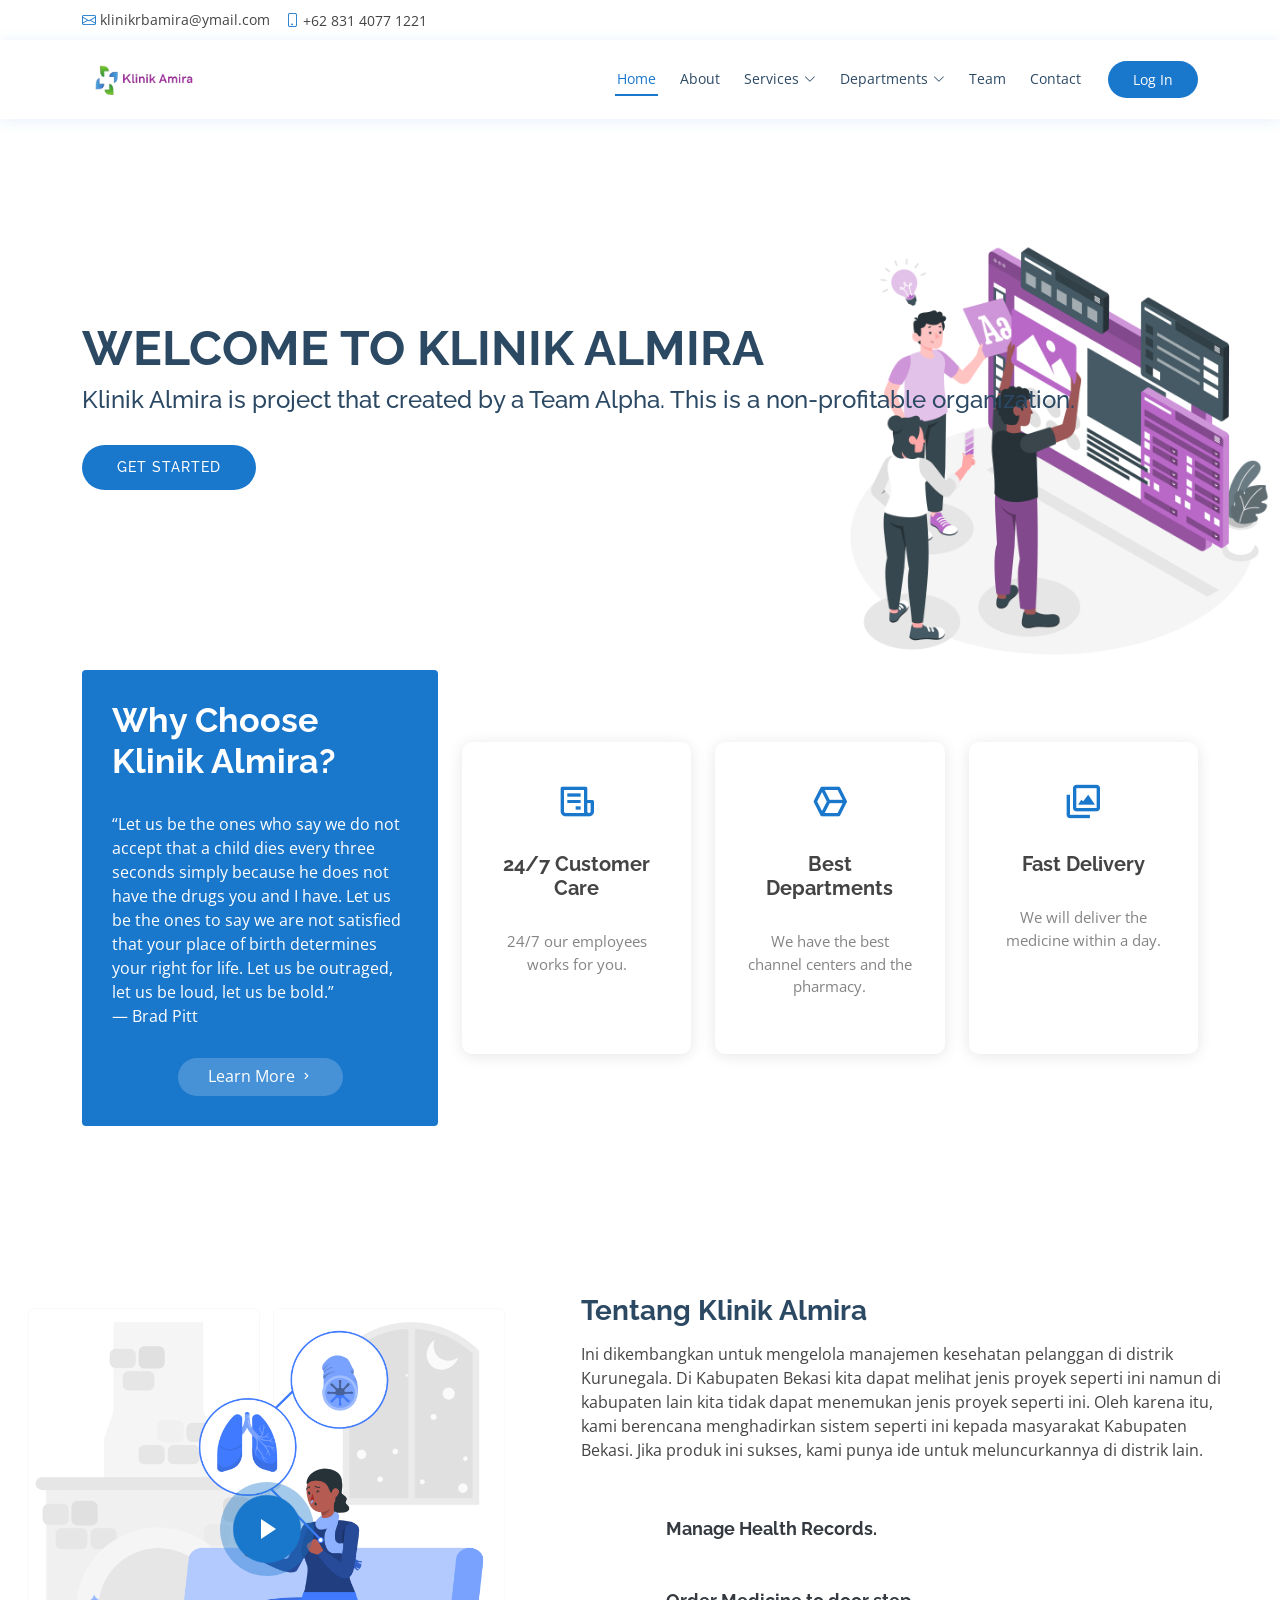
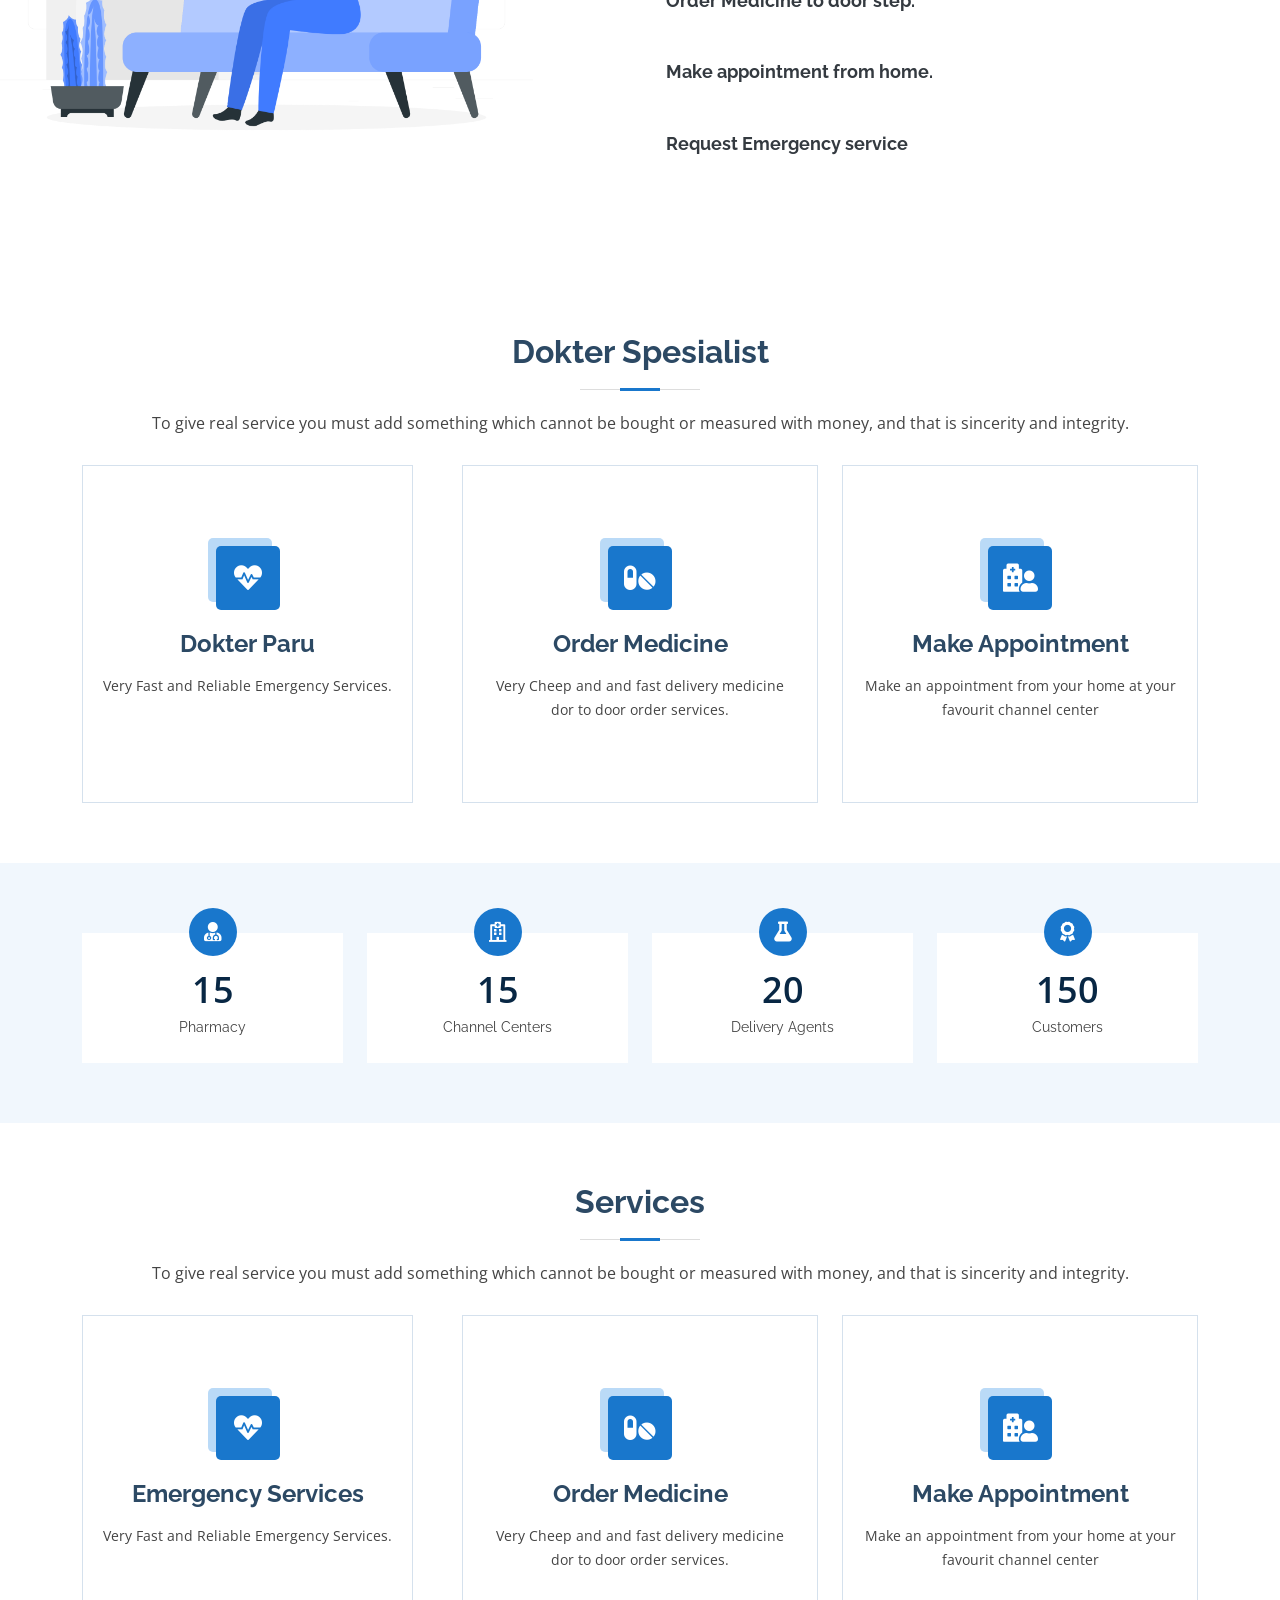
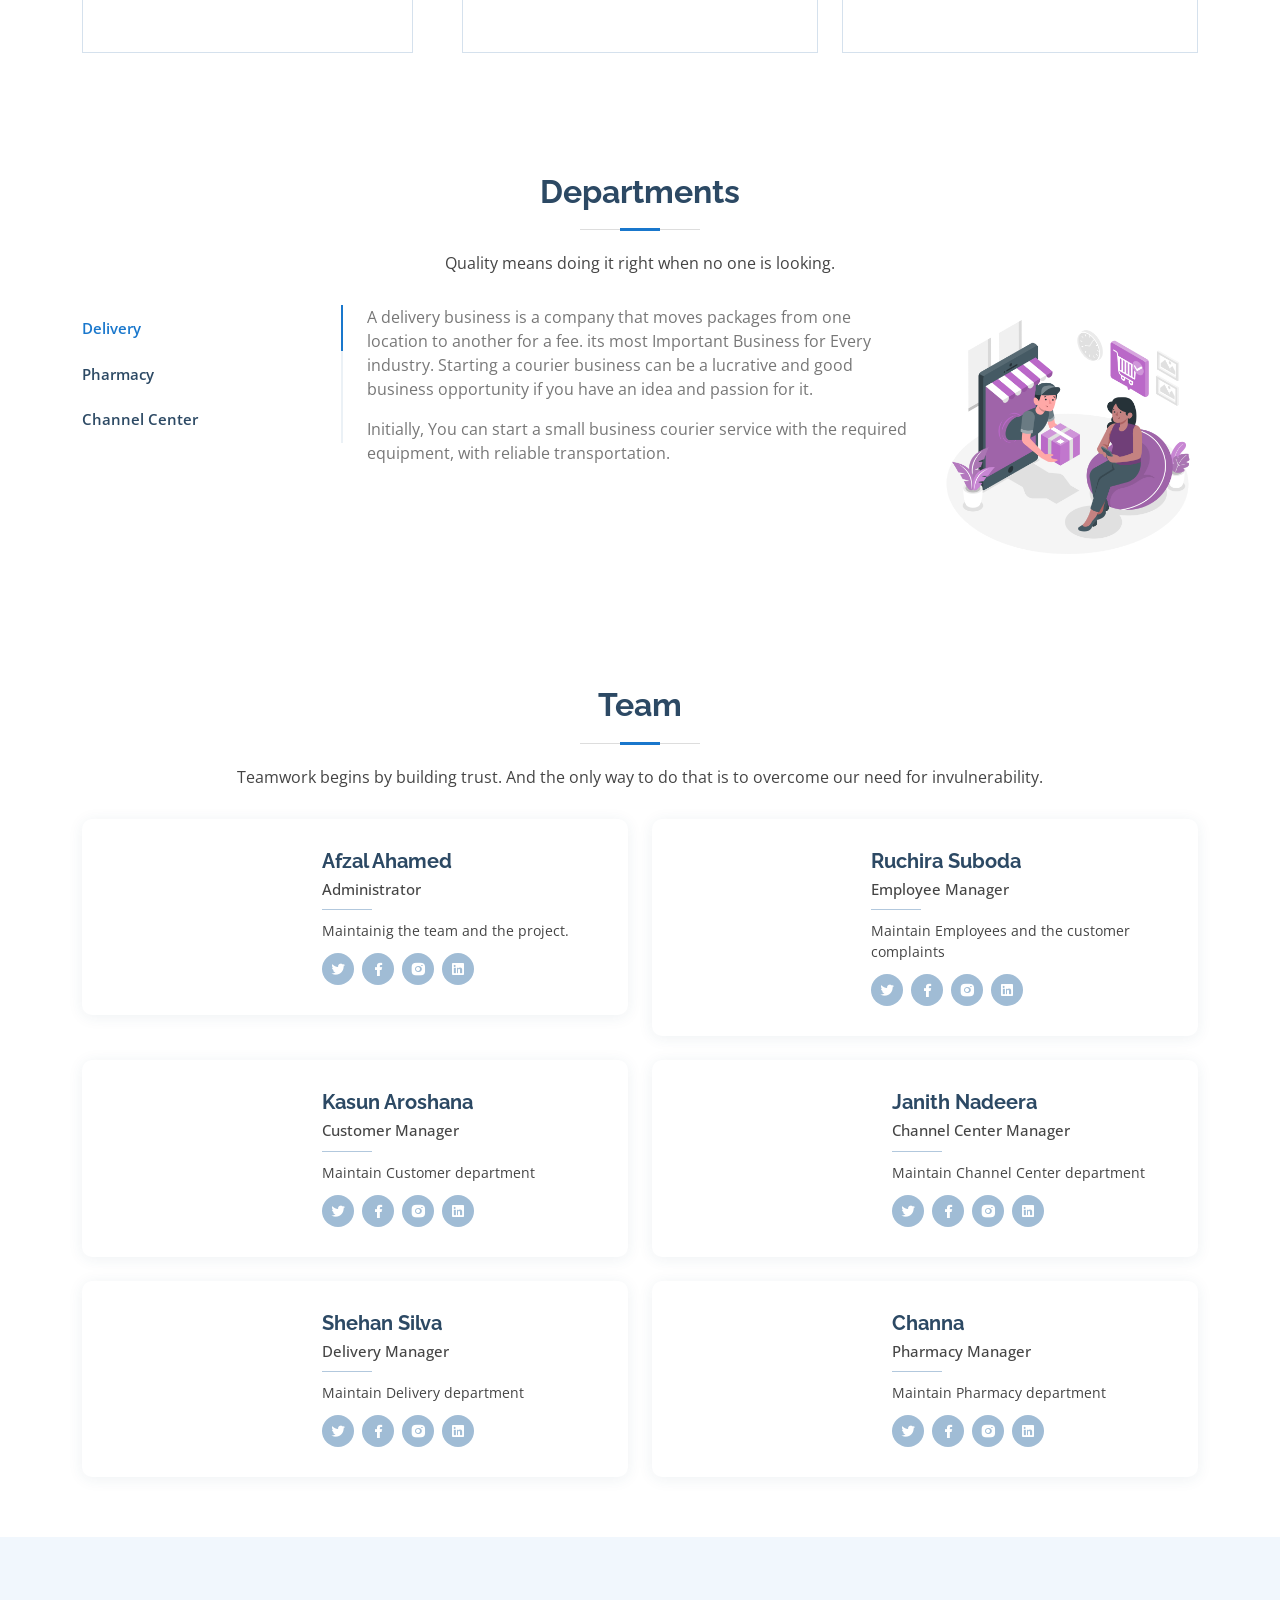
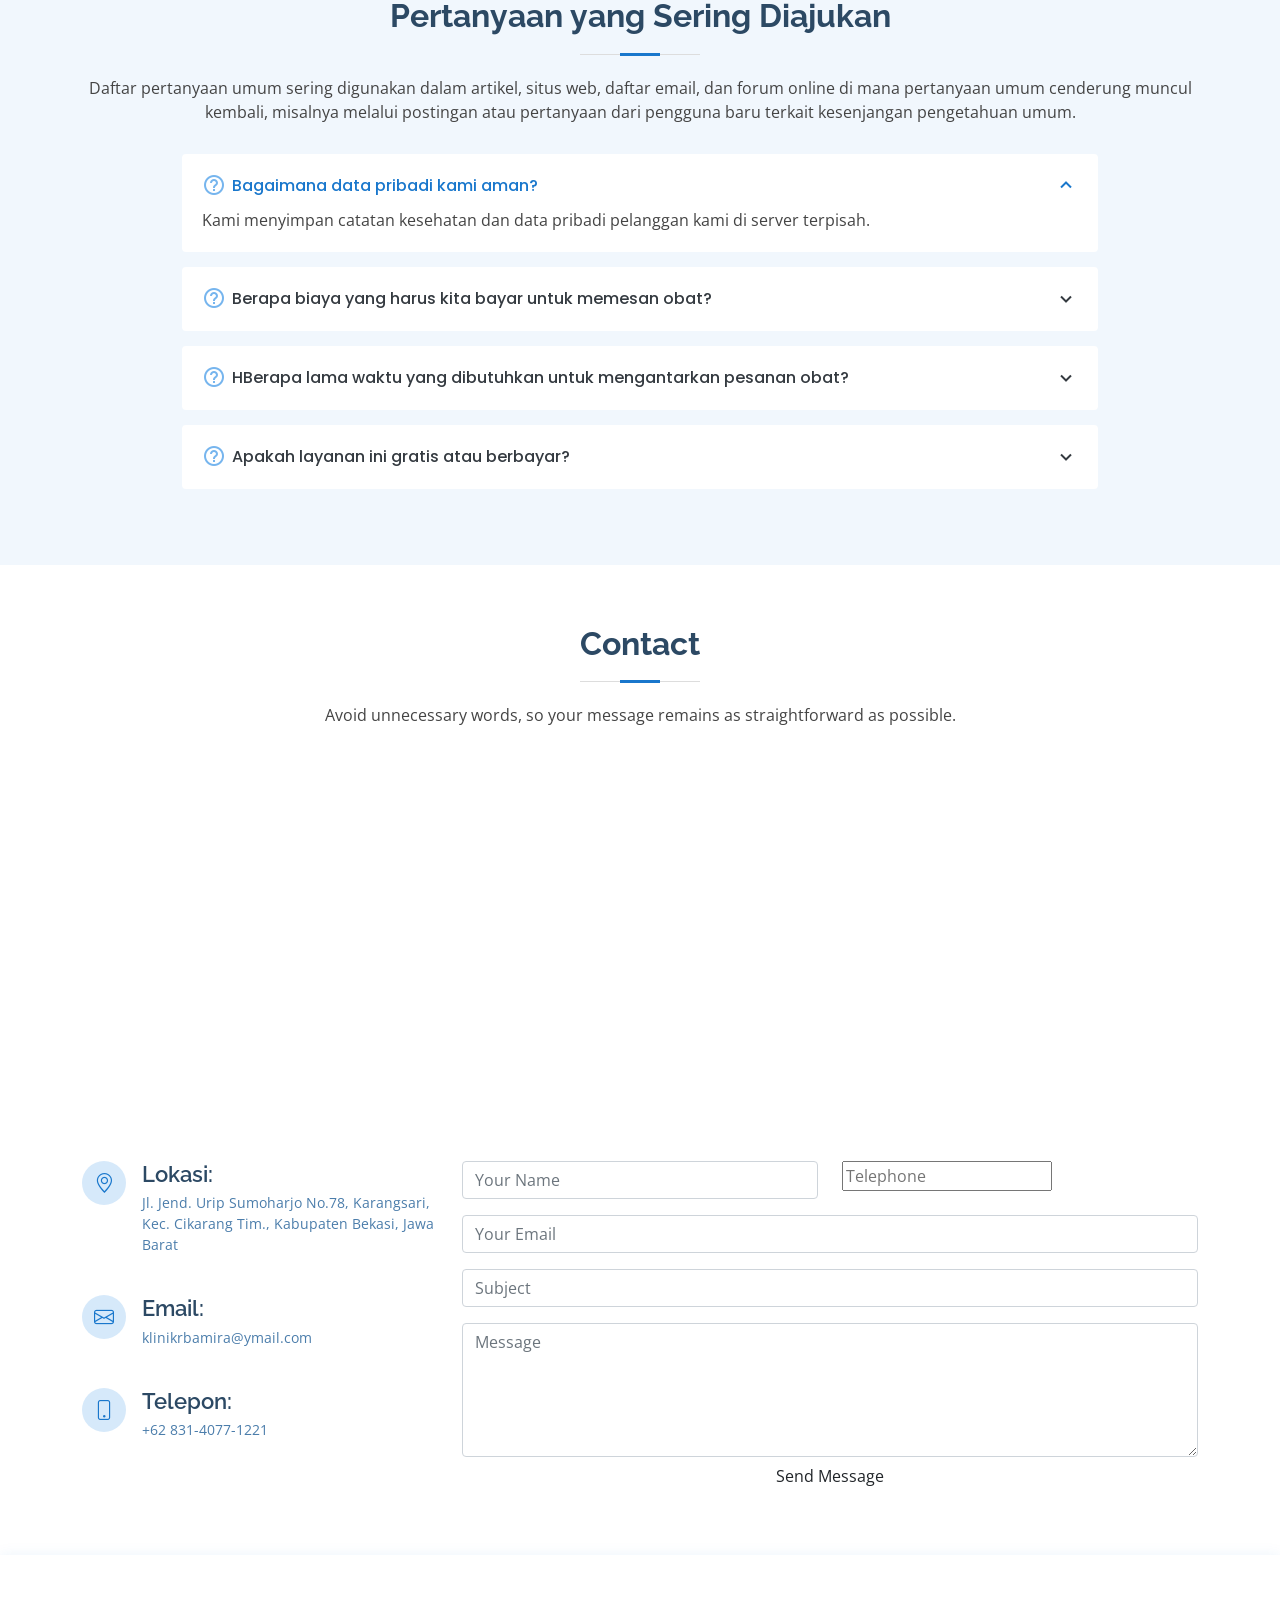
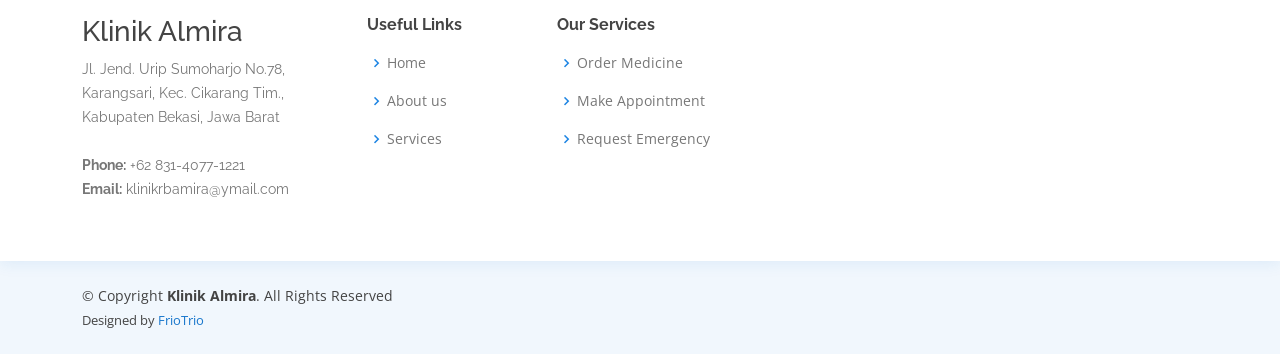
==== index.html @ 76b07048 "first commit" ====
<!DOCTYPE html>
<html lang="en">

<head>
  <meta charset="utf-8">
  <meta content="width=device-width, initial-scale=1.0" name="viewport">

  <title>Klinik Almira</title>
  <meta content="" name="description">
  <meta content="" name="keywords">


  <link href="" rel="icon">
  <link href="" rel="apple-touch-icon">


  <link href="https://fonts.googleapis.com/css?family=Open+Sans:300,300i,400,400i,600,600i,700,700i|Raleway:300,300i,400,400i,500,500i,600,600i,700,700i|Poppins:300,300i,400,400i,500,500i,600,600i,700,700i" rel="stylesheet">


  <link href="assets/vendor/fontawesome-free/css/all.min.css" rel="stylesheet">
  <link href="assets/vendor/animate.css/animate.min.css" rel="stylesheet">
  <link href="assets/vendor/bootstrap/css/bootstrap.min.css" rel="stylesheet">
  <link href="assets/vendor/bootstrap-icons/bootstrap-icons.css" rel="stylesheet">
  <link href="assets/vendor/boxicons/css/boxicons.min.css" rel="stylesheet">
  <link href="assets/vendor/glightbox/css/glightbox.min.css" rel="stylesheet">
  <link href="assets/vendor/remixicon/remixicon.css" rel="stylesheet">
  <link href="assets/vendor/swiper/swiper-bundle.min.css" rel="stylesheet">


  <link href="assets/css/style.css" rel="stylesheet">

</head>

<body>


  <div id="topbar" class="d-flex align-items-center fixed-top">
    <div class="container d-flex justify-content-between">
      <div class="contact-info d-flex align-items-center">
        <i class="bi bi-envelope"></i> <a href="mailto:contact@example.com">klinikrbamira@ymail.com</a>
        <i class="bi bi-phone"></i>  +62 831 4077 1221
      </div>
    </div>
  </div>


  <header id="header" class="fixed-top">
    <div class="container d-flex align-items-center">

      <h1 class="logo me-auto"><a href="index.html"><img src="assets/img/Logo Klinik.png"></a></h1>


      <nav id="navbar" class="navbar order-last order-lg-0">
        <ul>
          <li><a class="nav-link scrollto active" href="index.html">Home</a></li>
          <li><a class="nav-link scrollto" href="#about">About</a></li>
          
          <li class="dropdown"><a href="#services"><span>Services</span> <i class="bi bi-chevron-down"></i></a>
            <ul>
              <li><a href="ordermedicine.php">Order Medicine</a></li>
              <li><a href="channeldoctor.php">Doctor Appointment</a></li>
              <li><a href="emergencyservice.php">Emergency Service</a></li>
              <li><a href="medical_specialty.php">Dokter Spesialist</a></li>
            </ul>
          </li>
          <li class="dropdown"><a href="#department"><span>Departments</span> <i class="bi bi-chevron-down"></i></a>
            <ul>
              <li><a href="delivery.php">Delivery Department</a></li>
              <li><a href="pharmacy.php">Pharmacy Department</a></li>
              <li><a href="channelcenter.php">Channel Center Department</a></li>
            </ul>
          </li>
            <li><a class="nav-link scrollto" href="#team">Team</a></li>
          <li><a class="nav-link scrollto" href="#contact">Contact</a></li>
        </ul>
        <i class="bi bi-list mobile-nav-toggle"></i>
      </nav>

      <a href="clogin.php" class="appointment-btn scrollto">Log In</a>

    </div>
  </header>


  <section id="hero" class="d-flex align-items-center">
    <div class="container">
      <h1>Welcome to Klinik Almira</h1>
      <h2>Klinik Almira is project that created by a Team Alpha. This is a non-profitable organization.</h2>
      <a href="customer.php" class="btn-get-started scrollto">Get Started</a>
    </div>
  </section>

  <main id="main">


    <section id="why-us" class="why-us">
      <div class="container">

        <div class="row">
          <div class="col-lg-4 d-flex align-items-stretch">
            <div class="content">
              <h3>Why Choose Klinik Almira?</h3>
              <p>
                “Let us be the ones who say we do not accept that a child dies every three seconds simply because he does not have the drugs you and I have. Let us be the ones to say we are not satisfied that your place of birth determines your right for life. Let us be outraged, let us be loud, let us be bold.”
                  <br>― Brad Pitt
              </p>
              <div class="text-center">
                <a href="#about" class="more-btn">Learn More <i class="bx bx-chevron-right"></i></a>
              </div>
            </div>
          </div>
          <div class="col-lg-8 d-flex align-items-stretch">
            <div class="icon-boxes d-flex flex-column justify-content-center">
              <div class="row">
                <div class="col-xl-4 d-flex align-items-stretch">
                  <div class="icon-box mt-4 mt-xl-0">
                    <i class="bx bx-receipt"></i>
                    <h4>24/7 Customer Care</h4>
                    <p>24/7 our employees works for you.</p>
                  </div>
                </div>
                <div class="col-xl-4 d-flex align-items-stretch">
                  <div class="icon-box mt-4 mt-xl-0">
                    <i class="bx bx-cube-alt"></i>
                    <h4>Best Departments</h4>
                    <p>We have the best channel centers and the pharmacy.</p>
                  </div>
                </div>
                <div class="col-xl-4 d-flex align-items-stretch">
                  <div class="icon-box mt-4 mt-xl-0">
                    <i class="bx bx-images"></i>
                    <h4>Fast Delivery</h4>
                    <p>We will deliver the medicine within a day.</p>
                  </div>
                </div>
              </div>
            </div>
          </div>
        </div>

      </div>
    </section>
      
    <section id="about" class="about">
      <div class="container-fluid">

        <div class="row">
          <div class="col-xl-5 col-lg-6 video-box d-flex justify-content-center align-items-stretch position-relative">
            <a href="https://youtu.be/DQlXraQsFvQ?si=EyIlEsSQ5ls4a0IK" class="glightbox play-btn mb-4"></a>
          </div>

          <div class="col-xl-7 col-lg-6 icon-boxes d-flex flex-column align-items-stretch justify-content-center py-5 px-lg-5">
            <h3>Tentang Klinik Almira</h3>
            <p>Ini dikembangkan untuk mengelola manajemen kesehatan pelanggan di distrik Kurunegala. Di Kabupaten Bekasi kita dapat melihat jenis proyek seperti ini namun di kabupaten lain kita tidak dapat menemukan jenis proyek seperti ini. Oleh karena itu, kami berencana menghadirkan sistem seperti ini kepada masyarakat Kabupaten Bekasi. Jika produk ini sukses, kami punya ide untuk meluncurkannya di distrik lain.</p>

            <div class="icon-box">
              <h4 class="title"><a href="">Manage Health Records.</a></h4>
            </div>

             <div class="icon-box">
              <h4 class="title"><a href="">Order Medicine to door step.</a></h4>
            </div>


            <div class="icon-box">
              <h4 class="title"><a href="">Make appointment from home.</a></h4>
            </div>
              
            <div class="icon-box">
              <h4 class="title"><a href="">Request Emergency service</a></h4>
            </div>


          </div>
        </div>

      </div>
    </section>


    <section id="dokter" class="dokter">
      <div class="container">

        <div class="section-title">
          <h2>Dokter Spesialist</h2>
          <p>To give real service you must add something which cannot be bought or measured with money, and that is sincerity and integrity.</p>
        </div>

        <div class="row">
          <div class="col-lg-4 col-md-6 d-flex align-items-stretch mt-4 mt-md-0">
            <div class="icon-box">
              <div class="icon"><i class="fas fa-heartbeat"></i></div>
              <h4><a href="medical_specialty.php">Dokter Paru</a></h4>
              <p>Very Fast and Reliable Emergency Services.</p>
            </div>
          </div>

          <div class="col-lg-4 col-md-6 d-flex align-items-stretch mt-4 mt-md-0">
            <div class="icon-box">
              <div class="icon"><i class="fas fa-pills"></i></div>
              <h4><a href="ordermedicine.php">Order Medicine</a></h4>
              <p>Very Cheep and and fast delivery medicine dor to door order services.</p>
            </div>
          </div>

          <div class="col-lg-4 col-md-6 d-flex align-items-stretch mt-4 mt-lg-0">
            <div class="icon-box">
              <div class="icon"><i class="fas fa-hospital-user"></i></div>
              <h4><a href="channeldoctor.php">Make Appointment</a></h4>
              <p>Make an appointment from your home at your favourit channel center</p>
            </div>
          </div>
        </div>

      </div>
    </section>


      
    <section id="counts" class="counts">
      <div class="container">

        <div class="row">

          <div class="col-lg-3 col-md-6">
            <div class="count-box">
              <i class="fas fa-user-md"></i>
              <span data-purecounter-start="0" data-purecounter-end="15" data-purecounter-duration="1" class="purecounter"></span>
              <p>Pharmacy</p>
            </div>
          </div>

          <div class="col-lg-3 col-md-6 mt-5 mt-md-0">
            <div class="count-box">
              <i class="far fa-hospital"></i>
              <span data-purecounter-start="0" data-purecounter-end="15" data-purecounter-duration="1" class="purecounter"></span>
              <p>Channel Centers</p>
            </div>
          </div>

          <div class="col-lg-3 col-md-6 mt-5 mt-lg-0">
            <div class="count-box">
              <i class="fas fa-flask"></i>
              <span data-purecounter-start="0" data-purecounter-end="20" data-purecounter-duration="1" class="purecounter"></span>
              <p>Delivery Agents</p>
            </div>
          </div>

          <div class="col-lg-3 col-md-6 mt-5 mt-lg-0">
            <div class="count-box">
              <i class="fas fa-award"></i>
              <span data-purecounter-start="0" data-purecounter-end="150" data-purecounter-duration="1" class="purecounter"></span>
              <p>Customers</p>
            </div>
          </div>

        </div>

      </div>
    </section>


    <section id="services" class="services">
      <div class="container">

        <div class="section-title">
          <h2>Services</h2>
          <p>To give real service you must add something which cannot be bought or measured with money, and that is sincerity and integrity.</p>
        </div>

        <div class="row">
          <div class="col-lg-4 col-md-6 d-flex align-items-stretch mt-4 mt-md-0">
            <div class="icon-box">
              <div class="icon"><i class="fas fa-heartbeat"></i></div>
              <h4><a href="emergencyservice.php">Emergency Services</a></h4>
              <p>Very Fast and Reliable Emergency Services.</p>
            </div>
          </div>

          <div class="col-lg-4 col-md-6 d-flex align-items-stretch mt-4 mt-md-0">
            <div class="icon-box">
              <div class="icon"><i class="fas fa-pills"></i></div>
              <h4><a href="ordermedicine.php">Order Medicine</a></h4>
              <p>Very Cheep and and fast delivery medicine dor to door order services.</p>
            </div>
          </div>

          <div class="col-lg-4 col-md-6 d-flex align-items-stretch mt-4 mt-lg-0">
            <div class="icon-box">
              <div class="icon"><i class="fas fa-hospital-user"></i></div>
              <h4><a href="channeldoctor.php">Make Appointment</a></h4>
              <p>Make an appointment from your home at your favourit channel center</p>
            </div>
          </div>
        </div>

      </div>
    </section>


    <section id="department" class="departments">
      <div class="container">

        <div class="section-title">
          <h2>Departments</h2>
          <p>Quality means doing it right when no one is looking.</p>
        </div>

        <div class="row">
          <div class="col-lg-3">
            <ul class="nav nav-tabs flex-column">
              <li class="nav-item">
                <a class="nav-link active show" data-bs-toggle="tab" href="#tab-1">Delivery</a>
              </li>
              <li class="nav-item">
                <a class="nav-link" data-bs-toggle="tab" href="#tab-2">Pharmacy</a>
              </li>
              <li class="nav-item">
                <a class="nav-link" data-bs-toggle="tab" href="#tab-3">Channel Center</a>
              </li>
            </ul>
          </div>
          <div class="col-lg-9 mt-4 mt-lg-0">
            <div class="tab-content">
              <div class="tab-pane active show" id="tab-1">
                <div class="row">
                  <div class="col-lg-8 details order-2 order-lg-1">
                    <p>A delivery business is a company that moves packages from one location to another for a fee. its most Important Business for Every industry. Starting a courier business can be a lucrative and good business opportunity if you have an idea and passion for it.</p><p>

Initially, You can start a small business courier service with the required equipment, with reliable transportation.</p>
                  </div>
                  <div class="col-lg-4 text-center order-1 order-lg-2">
                    <img src="assets/img/delivery.png" alt="" class="img-fluid">
                  </div>
                </div>
              </div>
              <div class="tab-pane" id="tab-2">
                <div class="row">
                  <div class="col-lg-8 details order-2 order-lg-1">
                    
                    <p>As the pharmacy profession and attitudes toward it evolve, pharmacists are at the forefront of many important issues, including drug safety, affordable health care, and customer service. Just as we learn about past attitudes toward pharmacy by reading old quotes, it is interesting to consider what future historians will deduce from reading the quotes of today.</p>
                  </div>
                  <div class="col-lg-4 text-center order-1 order-lg-2">
                    <img src="assets/img/pharmacy.png" alt="" class="img-fluid">
                  </div>
                </div>
              </div>
              <div class="tab-pane" id="tab-3">
                <div class="row">
                  <div class="col-lg-8 details order-2 order-lg-1">
                   
                    <p>I think cancer is a hard battle to fight alone or with another person at your side, but I will say having someone to pick you up when you fall, stand by your side through every appointment and delivery of bad news, is priceless.</p>
                  </div>
                  <div class="col-lg-4 text-center order-1 order-lg-2">
                    <img src="assets/img/doctor.png" alt="" class="img-fluid">
                  </div>
                </div>
              </div>
            </div>
          </div>
        </div>

      </div>
    </section>

    <section id="team" class="doctors">
      <div class="container">

        <div class="section-title">
          <h2>Team</h2>
          <p>Teamwork begins by building trust. And the only way to do that is to overcome our need for invulnerability.</p>
        </div>

        <div class="row">

          <div class="col-lg-6">
            <div class="member d-flex align-items-start">
              <div class="pic"><img src="assets/img/1610808786497.jfif" class="img-fluid" alt=""></div>
              <div class="member-info">
                <h4>Afzal Ahamed</h4>
                <span>Administrator</span>
                <p>Maintainig the team and the project.</p>
                <div class="social">
                  <a href=""><i class="ri-twitter-fill"></i></a>
                  <a href=""><i class="ri-facebook-fill"></i></a>
                  <a href=""><i class="ri-instagram-fill"></i></a>
                  <a href=""> <i class="ri-linkedin-box-fill"></i> </a>
                </div>
              </div>
            </div>
          </div>

          <div class="col-lg-6 mt-4 mt-lg-0">
            <div class="member d-flex align-items-start">
              <div class="pic"><img src="assets/img/1635685452474.jfif" class="img-fluid" alt=""></div>
              <div class="member-info">
                <h4>Ruchira Suboda</h4>
                <span>Employee Manager</span>
                <p>Maintain Employees and the customer complaints</p>
                <div class="social">
                  <a href=""><i class="ri-twitter-fill"></i></a>
                  <a href=""><i class="ri-facebook-fill"></i></a>
                  <a href=""><i class="ri-instagram-fill"></i></a>
                  <a href=""> <i class="ri-linkedin-box-fill"></i> </a>
                </div>
              </div>
            </div>
          </div>

          <div class="col-lg-6 mt-4">
            <div class="member d-flex align-items-start">
              <div class="pic"><img src="assets/img/1635685557007.jfif" class="img-fluid" alt=""></div>
              <div class="member-info">
                <h4>Kasun Aroshana</h4>
                <span>Customer Manager</span>
                <p>Maintain Customer department</p>
                <div class="social">
                  <a href=""><i class="ri-twitter-fill"></i></a>
                  <a href=""><i class="ri-facebook-fill"></i></a>
                  <a href=""><i class="ri-instagram-fill"></i></a>
                  <a href=""> <i class="ri-linkedin-box-fill"></i> </a>
                </div>
              </div>
            </div>
          </div>

          <div class="col-lg-6 mt-4">
            <div class="member d-flex align-items-start">
              <div class="pic"><img src="assets/img/1591754087283.jfif" class="img-fluid" alt=""></div>
              <div class="member-info">
                <h4>Janith Nadeera</h4>
                <span>Channel Center Manager</span>
                <p>Maintain Channel Center department</p>
                <div class="social">
                  <a href=""><i class="ri-twitter-fill"></i></a>
                  <a href=""><i class="ri-facebook-fill"></i></a>
                  <a href=""><i class="ri-instagram-fill"></i></a>
                  <a href=""> <i class="ri-linkedin-box-fill"></i> </a>
                </div>
              </div>
            </div>
          </div>
            
             <div class="col-lg-6 mt-4">
            <div class="member d-flex align-items-start">
              <div class="pic"><img src="assets/img/shehan.jpeg" class="img-fluid" alt=""></div>
              <div class="member-info">
                <h4>Shehan Silva</h4>
                <span>Delivery Manager</span>
                <p>Maintain Delivery department</p>
                <div class="social">
                  <a href=""><i class="ri-twitter-fill"></i></a>
                  <a href=""><i class="ri-facebook-fill"></i></a>
                  <a href=""><i class="ri-instagram-fill"></i></a>
                  <a href=""> <i class="ri-linkedin-box-fill"></i> </a>
                </div>
              </div>
            </div>
          </div>
            
             <div class="col-lg-6 mt-4">
            <div class="member d-flex align-items-start">
              <div class="pic"><img src="assets/img/1635684475937.jfif" class="img-fluid" alt=""></div>
              <div class="member-info">
                <h4>Channa</h4>
                <span>Pharmacy Manager</span>
                <p>Maintain Pharmacy department</p>
                <div class="social">
                  <a href=""><i class="ri-twitter-fill"></i></a>
                  <a href=""><i class="ri-facebook-fill"></i></a>
                  <a href=""><i class="ri-instagram-fill"></i></a>
                  <a href=""> <i class="ri-linkedin-box-fill"></i> </a>
                </div>
              </div>
            </div>
          </div>

        </div>

      </div>
    </section>


    <section id="faq" class="faq section-bg">
      <div class="container">

        <div class="section-title">
          <h2>Pertanyaan yang Sering Diajukan</h2>
          <p>Daftar pertanyaan umum sering digunakan dalam artikel, situs web, daftar email, dan forum online di mana pertanyaan umum cenderung muncul kembali, misalnya melalui postingan atau pertanyaan dari pengguna baru terkait kesenjangan pengetahuan umum.</p>
        </div>

        <div class="faq-list">
          <ul>
            <li data-aos="fade-up">
              <i class="bx bx-help-circle icon-help"></i> <a data-bs-toggle="collapse" class="collapse" data-bs-target="#faq-list-1">Bagaimana data pribadi kami aman? <i class="bx bx-chevron-down icon-show"></i><i class="bx bx-chevron-up icon-close"></i></a>
              <div id="faq-list-1" class="collapse show" data-bs-parent=".faq-list">
                <p>
                  Kami menyimpan catatan kesehatan dan data pribadi pelanggan kami di server terpisah.
                </p>
              </div>
            </li>

            <li data-aos="fade-up" data-aos-delay="100">
              <i class="bx bx-help-circle icon-help"></i> <a data-bs-toggle="collapse" data-bs-target="#faq-list-2" class="collapsed">Berapa biaya yang harus kita bayar untuk memesan obat? <i class="bx bx-chevron-down icon-show"></i><i class="bx bx-chevron-up icon-close"></i></a>
              <div id="faq-list-2" class="collapse" data-bs-parent=".faq-list">
                <p>
                  Setiap pesanan obat akan mengenakan biaya sebesar Rp.100. Anda harus menyerahkan tagihan apotek+Rp.100 ke agen pengiriman kami.
                </p>
              </div>
            </li>

            <li data-aos="fade-up" data-aos-delay="200">
              <i class="bx bx-help-circle icon-help"></i> <a data-bs-toggle="collapse" data-bs-target="#faq-list-3" class="collapsed">HBerapa lama waktu yang dibutuhkan untuk mengantarkan pesanan obat?<i class="bx bx-chevron-down icon-show"></i><i class="bx bx-chevron-up icon-close"></i></a>
              <div id="faq-list-3" class="collapse" data-bs-parent=".faq-list">
                <p>
                  Biasanya kami akan membutuhkan waktu satu hari untuk mengirimkan pesanan Anda. jika Anda tidak menerima pesanan Anda lebih dari 48 jam silakan hubungi saluran dukungan kami.
                </p>
              </div>
            </li>

            <li data-aos="fade-up" data-aos-delay="300">
              <i class="bx bx-help-circle icon-help"></i> <a data-bs-toggle="collapse" data-bs-target="#faq-list-4" class="collapsed">Apakah layanan ini gratis atau berbayar? <i class="bx bx-chevron-down icon-show"></i><i class="bx bx-chevron-up icon-close"></i></a>
              <div id="faq-list-4" class="collapse" data-bs-parent=".faq-list">
                <p>
                  Perawatan kesehatan adalah organisasi nirlaba. Jadi kami tidak mengenakan biaya untuk layanan apa pun selain pengambilan obat.
                </p>
              </div>
            </li>

           

          </ul>
        </div>

      </div>
    </section>



    <section id="contact" class="contact">
      <div class="container">

        <div class="section-title">
          <h2>Contact</h2>
          <p>Avoid unnecessary words, so your message remains as straightforward as possible.</p>
        </div>
      </div>

      <div>
        <iframe style="border:0; width: 100%; height: 350px;" src="https://www.google.com/maps/embed?pb=!1m18!1m12!1m3!1d126587.01950512828!2d80.30319688304449!3d7.48243266356975!2m3!1f0!2f0!3f0!3m2!1i1024!2i768!4f13.1!3m3!1m2!1s0x3ae3398ab06be8b9%3A0x1f90e4e71e885052!2sKurunegala!5e0!3m2!1sen!2slk!4v1637773739315!5m2!1sen!2slk" frameborder="0" allowfullscreen></iframe>
      </div>

      <div class="container">
        <div class="row mt-5">

          <div class="col-lg-4">
            <div class="info">
              <div class="address">
                <i class="bi bi-geo-alt"></i>
                <h4>Lokasi:</h4>
                <p>Jl. Jend. Urip Sumoharjo No.78, Karangsari, Kec. Cikarang Tim., Kabupaten Bekasi, Jawa Barat </p>
              </div>

              <div class="email">
                <i class="bi bi-envelope"></i>
                <h4>Email:</h4>
                <p>klinikrbamira@ymail.com</p>
              </div>

              <div class="phone">
                <i class="bi bi-phone"></i>
                <h4>Telepon:</h4>
                <p>+62 831-4077-1221
                </p>
              </div>

            </div>

          </div>

          <div class="col-lg-8 mt-5 mt-lg-0">

            <form action="contact.php" method="post">
              <div class="row">
                <div class="col-md-6 form-group">
                  <input type="text" class="form-control" name="fullname" id="fullname" placeholder="Your Name" required>
                </div>
                <div class="col-md-6 form-group">
                  <input type="text" nclass="form-control" name="telephone" id="telephone" placeholder="Telephone" required>
                </div>
                <div class="form-group mt-3">
                  <input type="email" class="form-control" name="email" id="email" placeholder="Your Email" required>
                </div>
              </div>
              <div class="form-group mt-3">
                <input type="text" class="form-control" name="subject" id="subject" placeholder="Subject" required>
              </div>
              <div class="form-group mt-3">
                <textarea class="form-control" id="message" name="message" rows="5" placeholder="Message" required></textarea>
              </div>
              <div class="text-center"><input class="btn" type="submit" name="submit" value="Send Message"></div>
            </form>

          </div>

        </div>

      </div>
    </section>

  </main>


  <footer id="footer">

    <div class="footer-top">
      <div class="container">
        <div class="row">

          <div class="col-lg-3 col-md-6 footer-contact">
            <h3>Klinik Almira</h3>
            <p>
              Jl. Jend. Urip Sumoharjo No.78, <br>
              Karangsari, Kec. Cikarang Tim.,<br>
              Kabupaten Bekasi, Jawa Barat  <br><br>
              <strong>Phone:</strong> +62 831-4077-1221<br>
              <strong>Email:</strong> klinikrbamira@ymail.com<br>
            </p>
          </div>

          <div class="col-lg-2 col-md-6 footer-links">
            <h4>Useful Links</h4>
            <ul>
              <li><i class="bx bx-chevron-right"></i> <a href="index.html">Home</a></li>
              <li><i class="bx bx-chevron-right"></i> <a href="http://healthycare.teamcodeit.com/#about">About us</a></li>
              <li><i class="bx bx-chevron-right"></i> <a href="http://healthycare.teamcodeit.com/#services">Services</a></li>
            </ul>
          </div>

          <div class="col-lg-3 col-md-6 footer-links">
            <h4>Our Services</h4>
            <ul>
              <li><i class="bx bx-chevron-right"></i> <a href="ordermedicine.php">Order Medicine</a></li>
              <li><i class="bx bx-chevron-right"></i> <a href="channeldoctor.php">Make Appointment</a></li>
              <li><i class="bx bx-chevron-right"></i> <a href="emergencyservice.php">Request Emergency</a></li>
            </ul>
          </div>

        </div>
      </div>
    </div>

    <div class="container d-md-flex py-4">

      <div class="me-md-auto text-center text-md-start">
        <div class="copyright">
          &copy; Copyright <strong><span>Klinik Almira</span></strong>. All Rights Reserved
        </div>
        <div class="credits">
         
          Designed by <a href="index.html">FrioTrio</a>
        </div>
      </div>
    </div>
  </footer>

  <div id="preloader"></div>
  <a href="#" class="back-to-top d-flex align-items-center justify-content-center"><i class="bi bi-arrow-up-short"></i></a>

 
  <script src="assets/vendor/purecounter/purecounter.js"></script>
  <script src="assets/vendor/bootstrap/js/bootstrap.bundle.min.js"></script>
  <script src="assets/vendor/glightbox/js/glightbox.min.js"></script>
  <script src="assets/vendor/swiper/swiper-bundle.min.js"></script>
  <script src="assets/vendor/php-email-form/validate.js"></script>

  <script src="assets/js/main.js"></script>

</body>

</html>
---- assets/css/style.css ----
body {
  font-family: "Open Sans", sans-serif;
  color: #444444;
}

a {
  color: #1977cc;
  text-decoration: none;
}

a:hover {
  color: #3291e6;
  text-decoration: none;
}

h1, h2, h3, h4, h5, h6 {
  font-family: "Raleway", sans-serif;
}
#preloader {
  position: fixed;
  top: 0;
  left: 0;
  right: 0;
  bottom: 0;
  z-index: 9999;
  overflow: hidden;
  background: #fff;
}

#preloader:before {
  content: "";
  position: fixed;
  top: calc(50% - 30px);
  left: calc(50% - 30px);
  border: 6px solid #1977cc;
  border-top-color: #d1e6f9;
  border-radius: 50%;
  width: 60px;
  height: 60px;
  -webkit-animation: animate-preloader 1s linear infinite;
  animation: animate-preloader 1s linear infinite;
}

@-webkit-keyframes animate-preloader {
  0% {
    transform: rotate(0deg);
  }
  100% {
    transform: rotate(360deg);
  }
}

@keyframes animate-preloader {
  0% {
    transform: rotate(0deg);
  }
  100% {
    transform: rotate(360deg);
  }
}

.back-to-top {
  position: fixed;
  visibility: hidden;
  opacity: 0;
  right: 15px;
  bottom: 15px;
  z-index: 996;
  background: #1977cc;
  width: 40px;
  height: 40px;
  border-radius: 4px;
  transition: all 0.4s;
}
.back-to-top i {
  font-size: 28px;
  color: #fff;
  line-height: 0;
}
.back-to-top:hover {
  background: #298ce5;
  color: #fff;
}
.back-to-top.active {
  visibility: visible;
  opacity: 1;
}

.datepicker-dropdown {
  padding: 20px !important;
}

#topbar {
  background: #fff;
  height: 40px;
  font-size: 14px;
  transition: all 0.5s;
  z-index: 996;
}
#topbar.topbar-scrolled {
  top: -40px;
}
#topbar .contact-info a {
  line-height: 1;
  color: #444444;
  transition: 0.3s;
}
#topbar .contact-info a:hover {
  color: #1977cc;
}
#topbar .contact-info i {
  color: #1977cc;
  padding-right: 4px;
  margin-left: 15px;
  line-height: 0;
}
#topbar .contact-info i:first-child {
  margin-left: 0;
}
#topbar .social-links a {
  color: #437099;
  padding-left: 15px;
  display: inline-block;
  line-height: 1px;
  transition: 0.3s;
}
#topbar .social-links a:hover {
  color: #1977cc;
}
#topbar .social-links a:first-child {
  border-left: 0;
}

#header {
  background: #fff;
  transition: all 0.5s;
  z-index: 997;
  padding: 15px 0;
  top: 40px;
  box-shadow: 0px 2px 15px rgba(25, 119, 204, 0.1);
}
#header.header-scrolled {
  top: 0;
}
#header .logo {
  font-size: 30px;
  margin: 0;
  padding: 0;
  line-height: 1;
  font-weight: 700;
  letter-spacing: 0.5px;
  font-family: "Poppins", sans-serif;
}
#header .logo a {
  color: #2c4964;
}
#header .logo img {
  max-height: 40px;
}

.appointment-btn {
  margin-left: 25px;
  background: #1977cc;
  color: #fff;
  border-radius: 50px;
  padding: 8px 25px;
  white-space: nowrap;
  transition: 0.3s;
  font-size: 14px;
  display: inline-block;
}
.appointment-btn:hover {
  background: #166ab5;
  color: #fff;
}
@media (max-width: 768px) {
  .appointment-btn {
    margin: 0 15px 0 0;
    padding: 6px 18px;
  }
}

.navbar {
  padding: 0;
}
.navbar ul {
  margin: 0;
  padding: 0;
  display: flex;
  list-style: none;
  align-items: center;
}
.navbar li {
  position: relative;
}
.navbar > ul > li {
  position: relative;
  white-space: nowrap;
  padding: 8px 0 8px 20px;
}
.navbar a, .navbar a:focus {
  display: flex;
  align-items: center;
  justify-content: space-between;
  font-size: 14px;
  color: #2c4964;
  white-space: nowrap;
  transition: 0.3s;
  border-bottom: 2px solid #fff;
  padding: 5px 2px;
}
.navbar a i, .navbar a:focus i {
  font-size: 12px;
  line-height: 0;
  margin-left: 5px;
}
.navbar a:hover, .navbar .active, .navbar .active:focus, .navbar li:hover > a {
  color: #1977cc;
  border-color: #1977cc;
}
.navbar .dropdown ul {
  display: block;
  position: absolute;
  left: 20px;
  top: calc(100% + 30px);
  margin: 0;
  padding: 10px 0;
  z-index: 99;
  opacity: 0;
  visibility: hidden;
  background: #fff;
  box-shadow: 0px 0px 30px rgba(127, 137, 161, 0.25);
  transition: 0.3s;
}
.navbar .dropdown ul li {
  min-width: 200px;
}
.navbar .dropdown ul a {
  padding: 10px 20px;
  font-size: 14px;
  font-weight: 500;
  text-transform: none;
  color: #082744;
  border: none;
}
.navbar .dropdown ul a i {
  font-size: 12px;
}
.navbar .dropdown ul a:hover, .navbar .dropdown ul .active:hover, .navbar .dropdown ul li:hover > a {
  color: #1977cc;
}
.navbar .dropdown:hover > ul {
  opacity: 1;
  top: 100%;
  visibility: visible;
}
.navbar .dropdown .dropdown ul {
  top: 0;
  left: calc(100% - 30px);
  visibility: hidden;
}
.navbar .dropdown .dropdown:hover > ul {
  opacity: 1;
  top: 0;
  left: 100%;
  visibility: visible;
}
@media (max-width: 1366px) {
  .navbar .dropdown .dropdown ul {
    left: -90%;
  }
  .navbar .dropdown .dropdown:hover > ul {
    left: -100%;
  }
}

.mobile-nav-toggle {
  color: #2c4964;
  font-size: 28px;
  cursor: pointer;
  display: none;
  line-height: 0;
  transition: 0.5s;
}
.mobile-nav-toggle.bi-x {
  color: #fff;
}

@media (max-width: 991px) {
  .mobile-nav-toggle {
    display: block;
  }

  .navbar ul {
    display: none;
  }
}
.navbar-mobile {
  position: fixed;
  overflow: hidden;
  top: 0;
  right: 0;
  left: 0;
  bottom: 0;
  background: rgba(28, 47, 65, 0.9);
  transition: 0.3s;
  z-index: 999;
}
.navbar-mobile .mobile-nav-toggle {
  position: absolute;
  top: 15px;
  right: 15px;
}
.navbar-mobile ul {
  display: block;
  position: absolute;
  top: 55px;
  right: 15px;
  bottom: 15px;
  left: 15px;
  padding: 10px 0;
  background-color: #fff;
  overflow-y: auto;
  transition: 0.3s;
}
.navbar-mobile > ul > li {
  padding: 0;
}
.navbar-mobile a, .navbar-mobile a:focus {
  padding: 10px 20px;
  font-size: 15px;
  color: #2c4964;
  border: none;
}
.navbar-mobile a:hover, .navbar-mobile .active, .navbar-mobile li:hover > a {
  color: #1977cc;
}
.navbar-mobile .getstarted, .navbar-mobile .getstarted:focus {
  margin: 15px;
}
.navbar-mobile .dropdown ul {
  position: static;
  display: none;
  margin: 10px 20px;
  padding: 10px 0;
  z-index: 99;
  opacity: 1;
  visibility: visible;
  background: #fff;
  box-shadow: 0px 0px 30px rgba(127, 137, 161, 0.25);
}
.navbar-mobile .dropdown ul li {
  min-width: 200px;
}
.navbar-mobile .dropdown ul a {
  padding: 10px 20px;
}
.navbar-mobile .dropdown ul a i {
  font-size: 12px;
}
.navbar-mobile .dropdown ul a:hover, .navbar-mobile .dropdown ul .active:hover, .navbar-mobile .dropdown ul li:hover > a {
  color: #1977cc;
}
.navbar-mobile .dropdown > .dropdown-active {
  display: block;
}

#hero {
  width: 100%;
  height: 90vh;
  background: url("../img/main.png") center right;
  background-size:35%;
background-repeat: no-repeat;
  margin-bottom: -200px;
}

#hero .container {
  position: relative;
}
#hero h1 {
  margin: 0;
  font-size: 48px;
  font-weight: 700;
  line-height: 56px;
  text-transform: uppercase;
  color: #2c4964;
}
#hero h2 {
  color: #2c4964;
  margin: 10px 0 0 0;
  font-size: 24px;
}
#hero .btn-get-started {
  font-family: "Raleway", sans-serif;
  text-transform: uppercase;
  font-weight: 500;
  font-size: 14px;
  letter-spacing: 1px;
  display: inline-block;
  padding: 12px 35px;
  margin-top: 30px;
  border-radius: 50px;
  transition: 0.5s;
  color: #fff;
  background: #1977cc;
}
#hero .btn-get-started:hover {
  background: #3291e6;
}
@media (min-width: 1024px) {
  #hero {
    background-attachment: fixed;
  }
}
@media (max-width: 992px) {
  #hero {
    margin-top: 40%;
    height: 100vh;
    background: url("../img/main.png") top center;
    background-size:80%;
    background-repeat: no-repeat;
    }
  #hero .container {
    padding-bottom: 63px;
  }
  #hero h1 {
    margin-top: 40%;
    font-size: 28px;
    line-height: 36px;
  }
  #hero h2 {
    font-size: 18px;
    line-height: 24px;
    margin-bottom: 30px;
  }
}
@media (max-height: 600px) {
  #hero {
    height: 110vh;
  }
}

section {
  padding: 60px 0;
  overflow: hidden;
}

.section-bg {
  background-color: #f1f7fd;
}

.section-title {
  text-align: center;
  padding-bottom: 30px;
}
.section-title h2 {
  font-size: 32px;
  font-weight: bold;
  margin-bottom: 20px;
  padding-bottom: 20px;
  position: relative;
  color: #2c4964;
}
.section-title h2::before {
  content: "";
  position: absolute;
  display: block;
  width: 120px;
  height: 1px;
  background: #ddd;
  bottom: 1px;
  left: calc(50% - 60px);
}
.section-title h2::after {
  content: "";
  position: absolute;
  display: block;
  width: 40px;
  height: 3px;
  background: #1977cc;
  bottom: 0;
  left: calc(50% - 20px);
}
.section-title p {
  margin-bottom: 0;
}

.breadcrumbs {
  padding: 20px 0;
  background-color: #f1f7fd;
  min-height: 40px;
  margin-top: 120px;
}
@media (max-width: 992px) {
  .breadcrumbs {
    margin-top: 100px;
  }
}
.breadcrumbs h2 {
  font-size: 24px;
  font-weight: 300;
  margin: 0;
}
@media (max-width: 992px) {
  .breadcrumbs h2 {
    margin: 0 0 10px 0;
  }
}
.breadcrumbs ol {
  display: flex;
  flex-wrap: wrap;
  list-style: none;
  padding: 0;
  margin: 0;
  font-size: 14px;
}
.breadcrumbs ol li + li {
  padding-left: 10px;
}
.breadcrumbs ol li + li::before {
  display: inline-block;
  padding-right: 10px;
  color: #6c757d;
  content: "/";
}
@media (max-width: 768px) {
  .breadcrumbs .d-flex {
    display: block !important;
  }
  .breadcrumbs ol {
    display: block;
  }
  .breadcrumbs ol li {
    display: inline-block;
  }
}

.why-us .content {
  padding: 30px;
  background: #1977cc;
  border-radius: 4px;
  color: #fff;
}
.why-us .content h3 {
  font-weight: 700;
  font-size: 34px;
  margin-bottom: 30px;
}
.why-us .content p {
  margin-bottom: 30px;
}
.why-us .content .more-btn {
  display: inline-block;
  background: rgba(255, 255, 255, 0.2);
  padding: 6px 30px 8px 30px;
  color: #fff;
  border-radius: 50px;
  transition: all ease-in-out 0.4s;
}
.why-us .content .more-btn i {
  font-size: 14px;
}
.why-us .content .more-btn:hover {
  color: #1977cc;
  background: #fff;
}
.why-us .icon-boxes .icon-box {
  text-align: center;
  border-radius: 10px;
  background: #fff;
  box-shadow: 0px 2px 15px rgba(0, 0, 0, 0.1);
  padding: 40px 30px;
  width: 100%;
}
.why-us .icon-boxes .icon-box i {
  font-size: 40px;
  color: #1977cc;
  margin-bottom: 30px;
}
.why-us .icon-boxes .icon-box h4 {
  font-size: 20px;
  font-weight: 700;
  margin: 0 0 30px 0;
}
.why-us .icon-boxes .icon-box p {
  font-size: 15px;
  color: #848484;
}



.about .icon-boxes h4 {
  font-size: 18px;
  color: #4b7dab;
  margin-bottom: 15px;
}
.about .icon-boxes h3 {
  font-size: 28px;
  font-weight: 700;
  color: #2c4964;
  margin-bottom: 15px;
}
.about .icon-box {
  margin-top: 40px;
}
.about .icon-box .icon {
  float: left;
  display: flex;
  align-items: center;
  justify-content: center;
  width: 64px;
  height: 64px;
  border: 2px solid #8dc2f1;
  border-radius: 50px;
  transition: 0.5s;
}
.about .icon-box .icon i {
  color: #1977cc;
  font-size: 32px;
}
.about .icon-box:hover .icon {
  background: #1977cc;
  border-color: #1977cc;
}
.about .icon-box:hover .icon i {
  color: #fff;
}
.about .icon-box .title {
  margin-left: 85px;
  font-weight: 700;
  margin-bottom: 10px;
  font-size: 18px;
}
.about .icon-box .title a {
  color: #343a40;
  transition: 0.3s;
}
.about .icon-box .title a:hover {
  color: #1977cc;
}
.about .icon-box .description {
  margin-left: 85px;
  line-height: 24px;
  font-size: 14px;
}
.about .video-box {
  background: url("../img/second.png") center center no-repeat;
  background-size: cover;
  min-height: 500px;
}
.about .play-btn {
  width: 94px;
  height: 94px;
  background: radial-gradient(#1977cc 50%, rgba(25, 119, 204, 0.4) 52%);
  border-radius: 50%;
  display: block;
  position: absolute;
  left: calc(50% - 47px);
  top: calc(50% - 47px);
  overflow: hidden;
}
.about .play-btn::after {
  content: "";
  position: absolute;
  left: 50%;
  top: 50%;
  transform: translateX(-40%) translateY(-50%);
  width: 0;
  height: 0;
  border-top: 10px solid transparent;
  border-bottom: 10px solid transparent;
  border-left: 15px solid #fff;
  z-index: 100;
  transition: all 400ms cubic-bezier(0.55, 0.055, 0.675, 0.19);
}
.about .play-btn::before {
  content: "";
  position: absolute;
  width: 120px;
  height: 120px;
  -webkit-animation-delay: 0s;
  animation-delay: 0s;
  -webkit-animation: pulsate-btn 2s;
  animation: pulsate-btn 2s;
  -webkit-animation-direction: forwards;
  animation-direction: forwards;
  -webkit-animation-iteration-count: infinite;
  animation-iteration-count: infinite;
  -webkit-animation-timing-function: steps;
  animation-timing-function: steps;
  opacity: 1;
  border-radius: 50%;
  border: 5px solid rgba(25, 119, 204, 0.7);
  top: -15%;
  left: -15%;
  background: rgba(198, 16, 0, 0);
}
.about .play-btn:hover::after {
  border-left: 15px solid #1977cc;
  transform: scale(20);
}
.about .play-btn:hover::before {
  content: "";
  position: absolute;
  left: 50%;
  top: 50%;
  transform: translateX(-40%) translateY(-50%);
  width: 0;
  height: 0;
  border: none;
  border-top: 10px solid transparent;
  border-bottom: 10px solid transparent;
  border-left: 15px solid #fff;
  z-index: 200;
  -webkit-animation: none;
  animation: none;
  border-radius: 0;
}

.dokter .icon-box {
  text-align: center;
  border: 1px solid #d5e1ed;
  padding: 80px 20px;
  transition: all ease-in-out 0.3s;
}
.dokter .icon-box .icon {
  margin: 0 auto;
  width: 64px;
  height: 64px;
  background: #1977cc;
  border-radius: 5px;
  transition: all 0.3s ease-out 0s;
  display: flex;
  align-items: center;
  justify-content: center;
  margin-bottom: 20px;
  transform-style: preserve-3d;
}
.dokter .icon-box .icon i {
  color: #fff;
  font-size: 28px;
}
.dokter .icon-box .icon::before {
  position: absolute;
  content: "";
  left: -8px;
  top: -8px;
  height: 100%;
  width: 100%;
  background: #badaf7;
  border-radius: 5px;
  transition: all 0.3s ease-out 0s;
  transform: translateZ(-1px);
}
.dokter .icon-box h4 {
  font-weight: 700;
  margin-bottom: 15px;
  font-size: 24px;
}
.dokter .icon-box h4 a {
  color: #2c4964;
}
.dokter .icon-box p {
  line-height: 24px;
  font-size: 14px;
  margin-bottom: 0;
}
.dokter .icon-box:hover {
  background: #cc19c3;
  border-color: #cc19c3;
}
.dokter .icon-box:hover .icon {
  background: #fff;
}
.dokter .icon-box:hover .icon i {
  color: #cc19c3;
}
.dokter .icon-box:hover .icon::before {
  background: #cc19c3;
}
.dokter .icon-box:hover h4 a, .dokter .icon-box:hover p {
  color: #fff;
}


@-webkit-keyframes pulsate-btn {
  0% {
    transform: scale(0.6, 0.6);
    opacity: 1;
  }
  100% {
    transform: scale(1, 1);
    opacity: 0;
  }
}

@keyframes pulsate-btn {
  0% {
    transform: scale(0.6, 0.6);
    opacity: 1;
  }
  100% {
    transform: scale(1, 1);
    opacity: 0;
  }
}
.counts {
  background: #f1f7fd;
  padding: 70px 0 60px;
}
.counts .count-box {
  padding: 30px 30px 25px 30px;
  width: 100%;
  position: relative;
  text-align: center;
  background: #fff;
}
.counts .count-box i {
  position: absolute;
  top: -25px;
  left: 50%;
  transform: translateX(-50%);
  font-size: 20px;
  background: #1977cc;
  color: #fff;
  border-radius: 50px;
  display: inline-flex;
  align-items: center;
  justify-content: center;
  width: 48px;
  height: 48px;
}
.counts .count-box span {
  font-size: 36px;
  display: block;
  font-weight: 600;
  color: #082744;
}
.counts .count-box p {
  padding: 0;
  margin: 0;
  font-family: "Raleway", sans-serif;
  font-size: 14px;
}

.services .icon-box {
  text-align: center;
  border: 1px solid #d5e1ed;
  padding: 80px 20px;
  transition: all ease-in-out 0.3s;
}
.services .icon-box .icon {
  margin: 0 auto;
  width: 64px;
  height: 64px;
  background: #1977cc;
  border-radius: 5px;
  transition: all 0.3s ease-out 0s;
  display: flex;
  align-items: center;
  justify-content: center;
  margin-bottom: 20px;
  transform-style: preserve-3d;
}
.services .icon-box .icon i {
  color: #fff;
  font-size: 28px;
}
.services .icon-box .icon::before {
  position: absolute;
  content: "";
  left: -8px;
  top: -8px;
  height: 100%;
  width: 100%;
  background: #badaf7;
  border-radius: 5px;
  transition: all 0.3s ease-out 0s;
  transform: translateZ(-1px);
}
.services .icon-box h4 {
  font-weight: 700;
  margin-bottom: 15px;
  font-size: 24px;
}
.services .icon-box h4 a {
  color: #2c4964;
}
.services .icon-box p {
  line-height: 24px;
  font-size: 14px;
  margin-bottom: 0;
}
.services .icon-box:hover {
  background: #1977cc;
  border-color: #1977cc;
}
.services .icon-box:hover .icon {
  background: #fff;
}
.services .icon-box:hover .icon i {
  color: #1977cc;
}
.services .icon-box:hover .icon::before {
  background: #3291e6;
}
.services .icon-box:hover h4 a, .services .icon-box:hover p {
  color: #fff;
}

.appointment .php-email-form {
  width: 100%;
}
.appointment .php-email-form .form-group {
  padding-bottom: 8px;
}
.appointment .php-email-form .validate {
  display: none;
  color: red;
  margin: 0 0 15px 0;
  font-weight: 400;
  font-size: 13px;
}
.appointment .php-email-form .error-message {
  display: none;
  color: #fff;
  background: #ed3c0d;
  text-align: left;
  padding: 15px;
  font-weight: 600;
}
.appointment .php-email-form .error-message br + br {
  margin-top: 25px;
}
.appointment .php-email-form .sent-message {
  display: none;
  color: #fff;
  background: #18d26e;
  text-align: center;
  padding: 15px;
  font-weight: 600;
}
.appointment .php-email-form .loading {
  display: none;
  background: #fff;
  text-align: center;
  padding: 15px;
}
.appointment .php-email-form .loading:before {
  content: "";
  display: inline-block;
  border-radius: 50%;
  width: 24px;
  height: 24px;
  margin: 0 10px -6px 0;
  border: 3px solid #18d26e;
  border-top-color: #eee;
  -webkit-animation: animate-loading 1s linear infinite;
  animation: animate-loading 1s linear infinite;
}
.appointment .php-email-form input, .appointment .php-email-form textarea, .appointment .php-email-form select {
  border-radius: 0;
  box-shadow: none;
  font-size: 14px;
  padding: 10px !important;
}
.appointment .php-email-form input:focus, .appointment .php-email-form textarea:focus, .appointment .php-email-form select:focus {
  border-color: #1977cc;
}
.appointment .php-email-form input, .appointment .php-email-form select {
  height: 44px;
}
.appointment .php-email-form textarea {
  padding: 10px 12px;
}
.appointment .php-email-form button[type=submit] {
  background: #1977cc;
  border: 0;
  padding: 10px 35px;
  color: #fff;
  transition: 0.4s;
  border-radius: 50px;
}
.appointment .php-email-form button[type=submit]:hover {
  background: #1c84e3;
}

.departments {
  overflow: hidden;
}
.departments .nav-tabs {
  border: 0;
}
.departments .nav-link {
  border: 0;
  padding: 12px 15px 12px 0;
  transition: 0.3s;
  color: #2c4964;
  border-radius: 0;
  border-right: 2px solid #ebf1f6;
  font-weight: 600;
  font-size: 15px;
}
.departments .nav-link:hover {
  color: #1977cc;
}
.departments .nav-link.active {
  color: #1977cc;
  border-color: #1977cc;
}
.departments .tab-pane.active {
  -webkit-animation: fadeIn 0.5s ease-out;
  animation: fadeIn 0.5s ease-out;
}
.departments .details h3 {
  font-size: 26px;
  font-weight: 600;
  margin-bottom: 20px;
  color: #2c4964;
}
.departments .details p {
  color: #777777;
}
.departments .details p:last-child {
  margin-bottom: 0;
}
@media (max-width: 992px) {
  .departments .nav-link {
    border: 0;
    padding: 15px;
  }
  .departments .nav-link.active {
    color: #fff;
    background: #1977cc;
  }
}

.doctors {
  background: #fff;
}
.doctors .member {
  position: relative;
  box-shadow: 0px 2px 15px rgba(44, 73, 100, 0.08);
  padding: 30px;
  border-radius: 10px;
}
.doctors .member .pic {
  overflow: hidden;
  width: 180px;
  border-radius: 50%;
}
.doctors .member .pic img {
  transition: ease-in-out 0.3s;
}
.doctors .member:hover img {
  transform: scale(1.1);
}
.doctors .member .member-info {
  padding-left: 30px;
}
.doctors .member h4 {
  font-weight: 700;
  margin-bottom: 5px;
  font-size: 20px;
  color: #2c4964;
}
.doctors .member span {
  display: block;
  font-size: 15px;
  padding-bottom: 10px;
  position: relative;
  font-weight: 500;
}
.doctors .member span::after {
  content: "";
  position: absolute;
  display: block;
  width: 50px;
  height: 1px;
  background: #b2c8dd;
  bottom: 0;
  left: 0;
}
.doctors .member p {
  margin: 10px 0 0 0;
  font-size: 14px;
}
.doctors .member .social {
  margin-top: 12px;
  display: flex;
  align-items: center;
  justify-content: flex-start;
}
.doctors .member .social a {
  transition: ease-in-out 0.3s;
  display: flex;
  align-items: center;
  justify-content: center;
  border-radius: 50px;
  width: 32px;
  height: 32px;
  background: #a0bcd5;
}
.doctors .member .social a i {
  color: #fff;
  font-size: 16px;
  margin: 0 2px;
}
.doctors .member .social a:hover {
  background: #1977cc;
}
.doctors .member .social a + a {
  margin-left: 8px;
}

.faq .faq-list {
  padding: 0 100px;
}
.faq .faq-list ul {
  padding: 0;
  list-style: none;
}
.faq .faq-list li + li {
  margin-top: 15px;
}
.faq .faq-list li {
  padding: 20px;
  background: #fff;
  border-radius: 4px;
  position: relative;
}
.faq .faq-list a {
  display: block;
  position: relative;
  font-family: "Poppins", sans-serif;
  font-size: 16px;
  line-height: 24px;
  font-weight: 500;
  padding: 0 30px;
  outline: none;
  cursor: pointer;
}
.faq .faq-list .icon-help {
  font-size: 24px;
  position: absolute;
  right: 0;
  left: 20px;
  color: #76b5ee;
}
.faq .faq-list .icon-show, .faq .faq-list .icon-close {
  font-size: 24px;
  position: absolute;
  right: 0;
  top: 0;
}
.faq .faq-list p {
  margin-bottom: 0;
  padding: 10px 0 0 0;
}
.faq .faq-list .icon-show {
  display: none;
}
.faq .faq-list a.collapsed {
  color: #343a40;
}
.faq .faq-list a.collapsed:hover {
  color: #1977cc;
}
.faq .faq-list a.collapsed .icon-show {
  display: inline-block;
}
.faq .faq-list a.collapsed .icon-close {
  display: none;
}
@media (max-width: 1200px) {
  .faq .faq-list {
    padding: 0;
  }
}

.testimonials .testimonial-wrap {
  padding-left: 50px;
}
.testimonials .testimonials-carousel, .testimonials .testimonials-slider {
  overflow: hidden;
}
.testimonials .testimonial-item {
  box-sizing: content-box;
  padding: 30px 30px 30px 60px;
  margin: 30px 15px;
  min-height: 200px;
  box-shadow: 0px 2px 12px rgba(44, 73, 100, 0.08);
  position: relative;
  background: #fff;
}
.testimonials .testimonial-item .testimonial-img {
  width: 90px;
  border-radius: 10px;
  border: 6px solid #fff;
  position: absolute;
  left: -45px;
}
.testimonials .testimonial-item h3 {
  font-size: 18px;
  font-weight: bold;
  margin: 10px 0 5px 0;
  color: #111;
}
.testimonials .testimonial-item h4 {
  font-size: 14px;
  color: #999;
  margin: 0;
}
.testimonials .testimonial-item .quote-icon-left, .testimonials .testimonial-item .quote-icon-right {
  color: #badaf7;
  font-size: 26px;
}
.testimonials .testimonial-item .quote-icon-left {
  display: inline-block;
  left: -5px;
  position: relative;
}
.testimonials .testimonial-item .quote-icon-right {
  display: inline-block;
  right: -5px;
  position: relative;
  top: 10px;
}
.testimonials .testimonial-item p {
  font-style: italic;
  margin: 15px auto 15px auto;
}
.testimonials .swiper-pagination {
  margin-top: 20px;
  position: relative;
}
.testimonials .swiper-pagination .swiper-pagination-bullet {
  width: 12px;
  height: 12px;
  background-color: #fff;
  opacity: 1;
  border: 1px solid #1977cc;
}
.testimonials .swiper-pagination .swiper-pagination-bullet-active {
  background-color: #1977cc;
}
@media (max-width: 767px) {
  .testimonials .testimonial-wrap {
    padding-left: 0;
  }
  .testimonials .testimonials-carousel, .testimonials .testimonials-slider {
    overflow: hidden;
  }
  .testimonials .testimonial-item {
    padding: 30px;
    margin: 15px;
  }
  .testimonials .testimonial-item .testimonial-img {
    position: static;
    left: auto;
  }
}

.gallery .gallery-item {
  overflow: hidden;
  border-right: 3px solid #fff;
  border-bottom: 3px solid #fff;
}
.gallery .gallery-item img {
  transition: all ease-in-out 0.4s;
}
.gallery .gallery-item:hover img {
  transform: scale(1.1);
}

.contact .info {
  width: 100%;
  background: #fff;
}
.contact .info i {
  font-size: 20px;
  color: #1977cc;
  float: left;
  width: 44px;
  height: 44px;
  background: #d6e9fa;
  display: flex;
  justify-content: center;
  align-items: center;
  border-radius: 50px;
  transition: all 0.3s ease-in-out;
}
.contact .info h4 {
  padding: 0 0 0 60px;
  font-size: 22px;
  font-weight: 600;
  margin-bottom: 5px;
  color: #2c4964;
}
.contact .info p {
  padding: 0 0 0 60px;
  margin-bottom: 0;
  font-size: 14px;
  color: #4b7dab;
}
.contact .info .email, .contact .info .phone {
  margin-top: 40px;
}
.contact .info .email:hover i, .contact .info .address:hover i, .contact .info .phone:hover i {
  background: #1977cc;
  color: #fff;
}
.contact .php-email-form {
  width: 100%;
  background: #fff;
}
.contact .php-email-form .form-group {
  padding-bottom: 8px;
}
.contact .php-email-form .error-message {
  display: none;
  color: #fff;
  background: #ed3c0d;
  text-align: left;
  padding: 15px;
  font-weight: 600;
}
.contact .php-email-form .error-message br + br {
  margin-top: 25px;
}
.contact .php-email-form .sent-message {
  display: none;
  color: #fff;
  background: #18d26e;
  text-align: center;
  padding: 15px;
  font-weight: 600;
}
.contact .php-email-form .loading {
  display: none;
  background: #fff;
  text-align: center;
  padding: 15px;
}
.contact .php-email-form .loading:before {
  content: "";
  display: inline-block;
  border-radius: 50%;
  width: 24px;
  height: 24px;
  margin: 0 10px -6px 0;
  border: 3px solid #18d26e;
  border-top-color: #eee;
  -webkit-animation: animate-loading 1s linear infinite;
  animation: animate-loading 1s linear infinite;
}
.contact .php-email-form input, .contact .php-email-form textarea {
  border-radius: 0;
  box-shadow: none;
  font-size: 14px;
}
.contact .php-email-form input {
  height: 44px;
}
.contact .php-email-form textarea {
  padding: 10px 12px;
}
.contact .php-email-form button[type=submit] {
  background: #1977cc;
  border: 0;
  padding: 10px 35px;
  color: #fff;
  transition: 0.4s;
  border-radius: 50px;
}
.contact .php-email-form button[type=submit]:hover {
  background: #1c84e3;
}
@-webkit-keyframes animate-loading {
  0% {
    transform: rotate(0deg);
  }
  100% {
    transform: rotate(360deg);
  }
}
@keyframes animate-loading {
  0% {
    transform: rotate(0deg);
  }
  100% {
    transform: rotate(360deg);
  }
}

#footer {
  color: #444444;
  font-size: 14px;
  background: #f1f7fd;
}
#footer .footer-top {
  padding: 60px 0 30px 0;
  background: #fff;
  box-shadow: 0px 2px 15px rgba(25, 119, 204, 0.1);
}
#footer .footer-top .footer-contact {
  margin-bottom: 30px;
}
#footer .footer-top .footer-contact h4 {
  font-size: 22px;
  margin: 0 0 30px 0;
  padding: 2px 0 2px 0;
  line-height: 1;
  font-weight: 700;
}
#footer .footer-top .footer-contact p {
  font-size: 14px;
  line-height: 24px;
  margin-bottom: 0;
  font-family: "Raleway", sans-serif;
  color: #777777;
}
#footer .footer-top h4 {
  font-size: 16px;
  font-weight: bold;
  color: #444444;
  position: relative;
  padding-bottom: 12px;
}
#footer .footer-top .footer-links {
  margin-bottom: 30px;
}
#footer .footer-top .footer-links ul {
  list-style: none;
  padding: 0;
  margin: 0;
}
#footer .footer-top .footer-links ul i {
  padding-right: 2px;
  color: #1c84e3;
  font-size: 18px;
  line-height: 1;
}
#footer .footer-top .footer-links ul li {
  padding: 10px 0;
  display: flex;
  align-items: center;
}
#footer .footer-top .footer-links ul li:first-child {
  padding-top: 0;
}
#footer .footer-top .footer-links ul a {
  color: #777777;
  transition: 0.3s;
  display: inline-block;
  line-height: 1;
}
#footer .footer-top .footer-links ul a:hover {
  text-decoration: none;
  color: #1977cc;
}
#footer .footer-newsletter {
  font-size: 15px;
}
#footer .footer-newsletter h4 {
  font-size: 16px;
  font-weight: bold;
  color: #444444;
  position: relative;
  padding-bottom: 12px;
}
#footer .footer-newsletter form {
  margin-top: 30px;
  background: #fff;
  padding: 6px 10px;
  position: relative;
  border-radius: 50px;
  text-align: left;
  border: 1px solid #bfdcf7;
}
#footer .footer-newsletter form input[type=email] {
  border: 0;
  padding: 4px 8px;
  width: calc(100% - 100px);
}
#footer .footer-newsletter form input[type=submit] {
  position: absolute;
  top: 0;
  right: 0;
  bottom: 0;
  border: 0;
  background: none;
  font-size: 16px;
  padding: 0 20px;
  background: #1977cc;
  color: #fff;
  transition: 0.3s;
  border-radius: 50px;
}
#footer .footer-newsletter form input[type=submit]:hover {
  background: #1c84e3;
}
#footer .credits {
  padding-top: 5px;
  font-size: 13px;
  color: #444444;
}
#footer .social-links a {
  font-size: 18px;
  display: inline-block;
  background: #1977cc;
  color: #fff;
  line-height: 1;
  padding: 8px 0;
  margin-right: 4px;
  border-radius: 50%;
  text-align: center;
  width: 36px;
  height: 36px;
  transition: 0.3s;
}
#footer .social-links a:hover {
  background: #1c84e3;
  color: #fff;
  text-decoration: none;
}
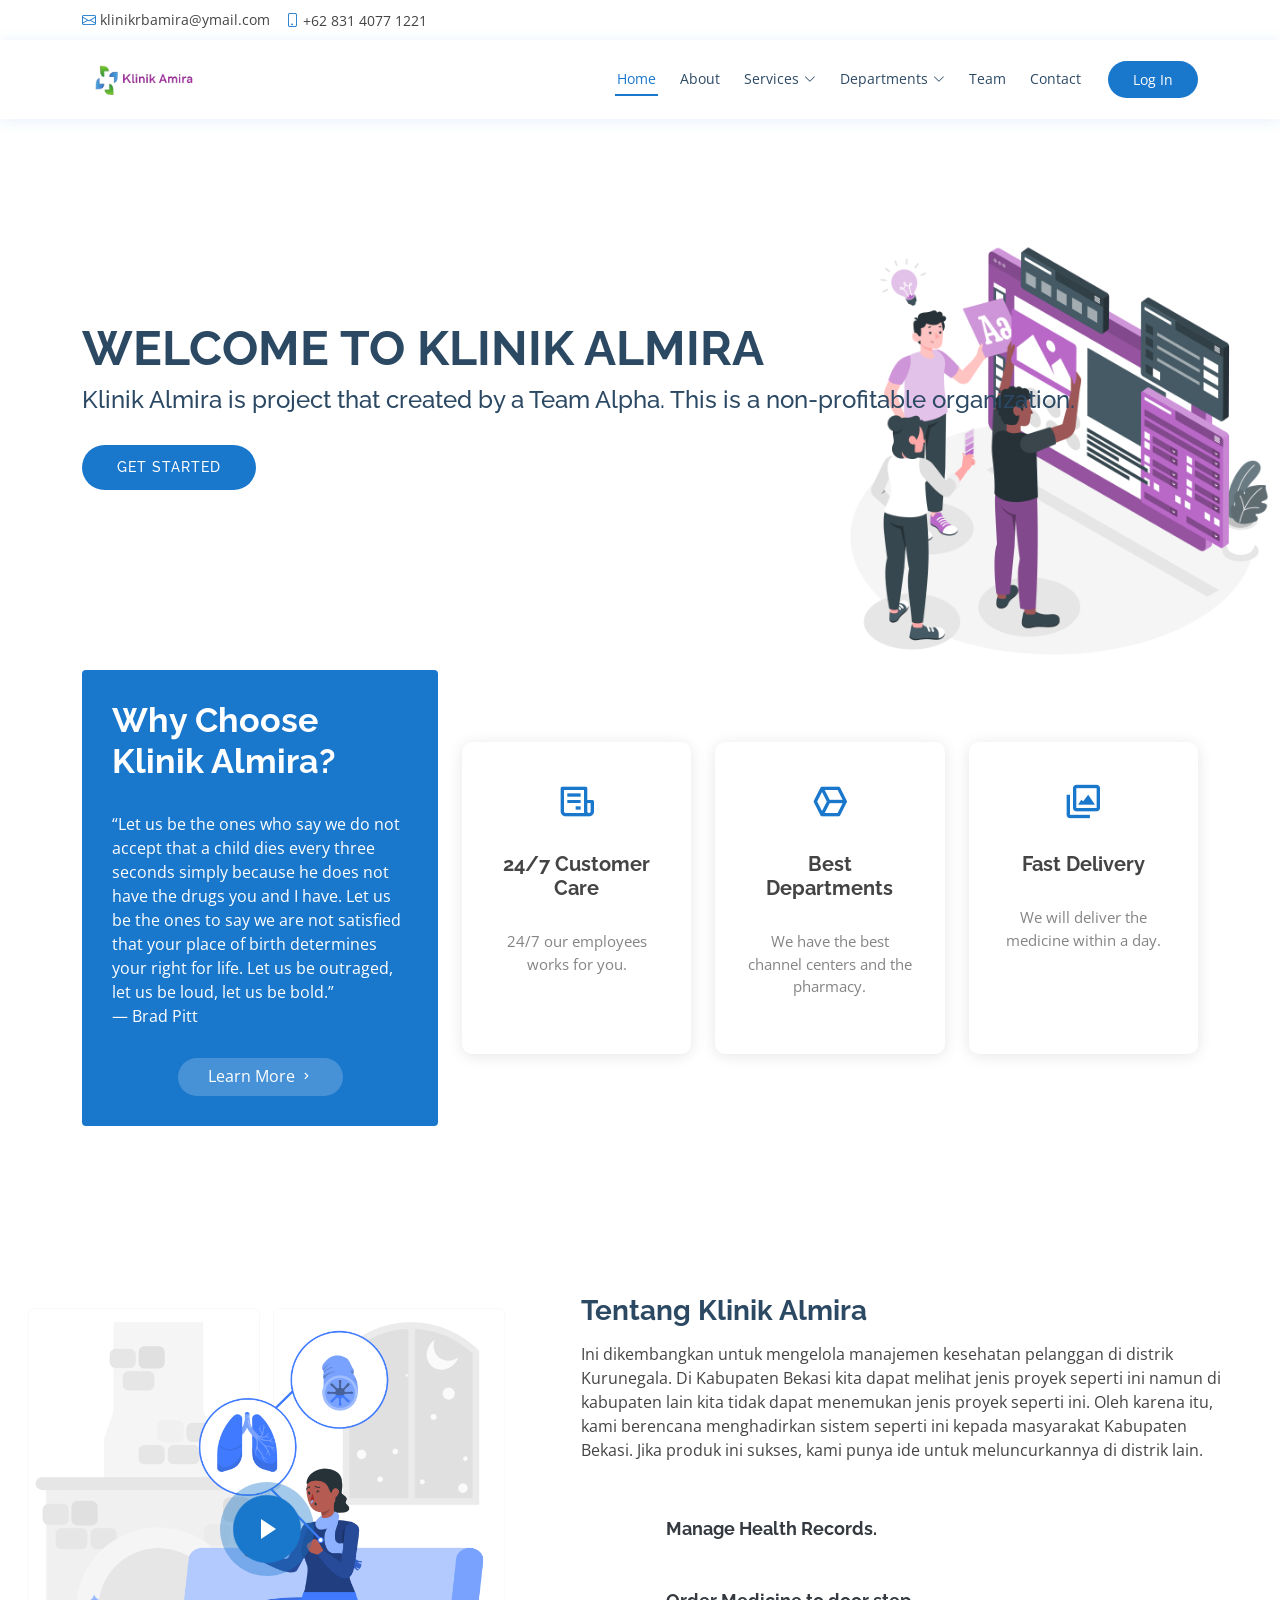
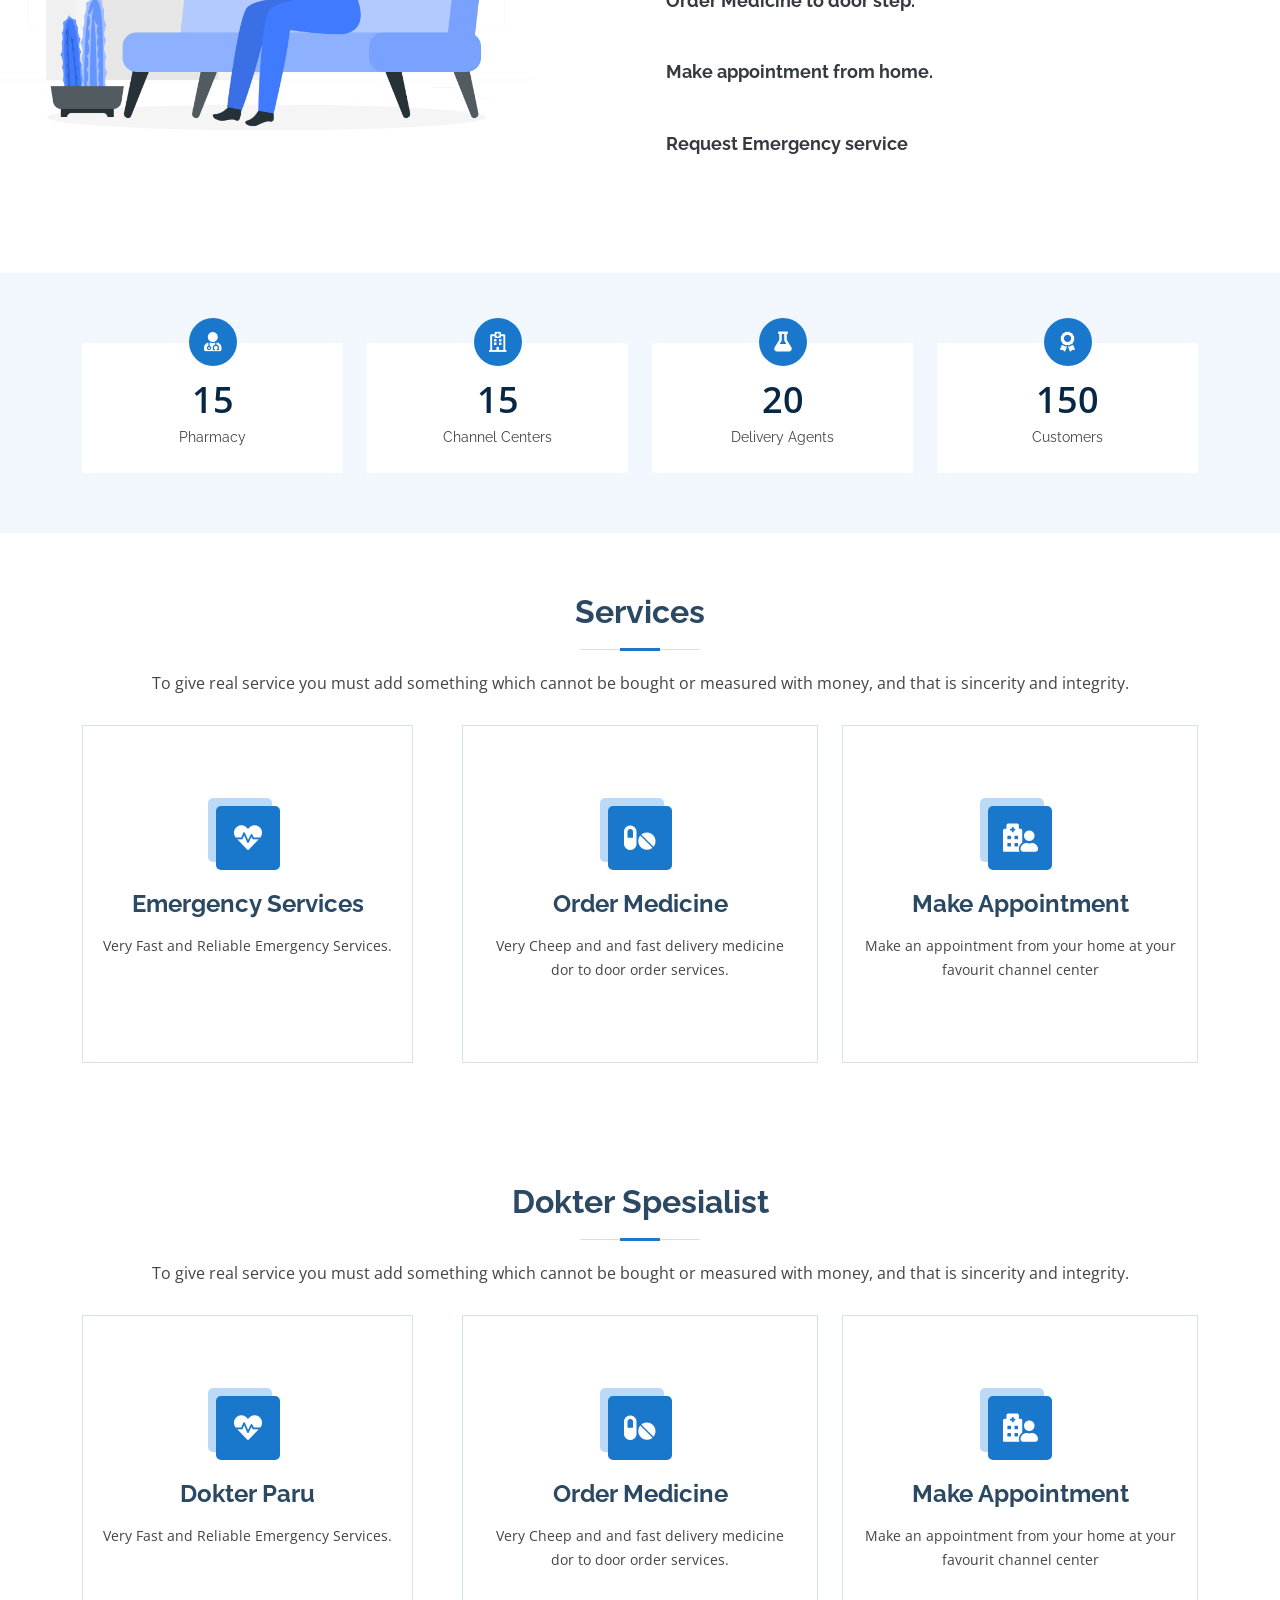
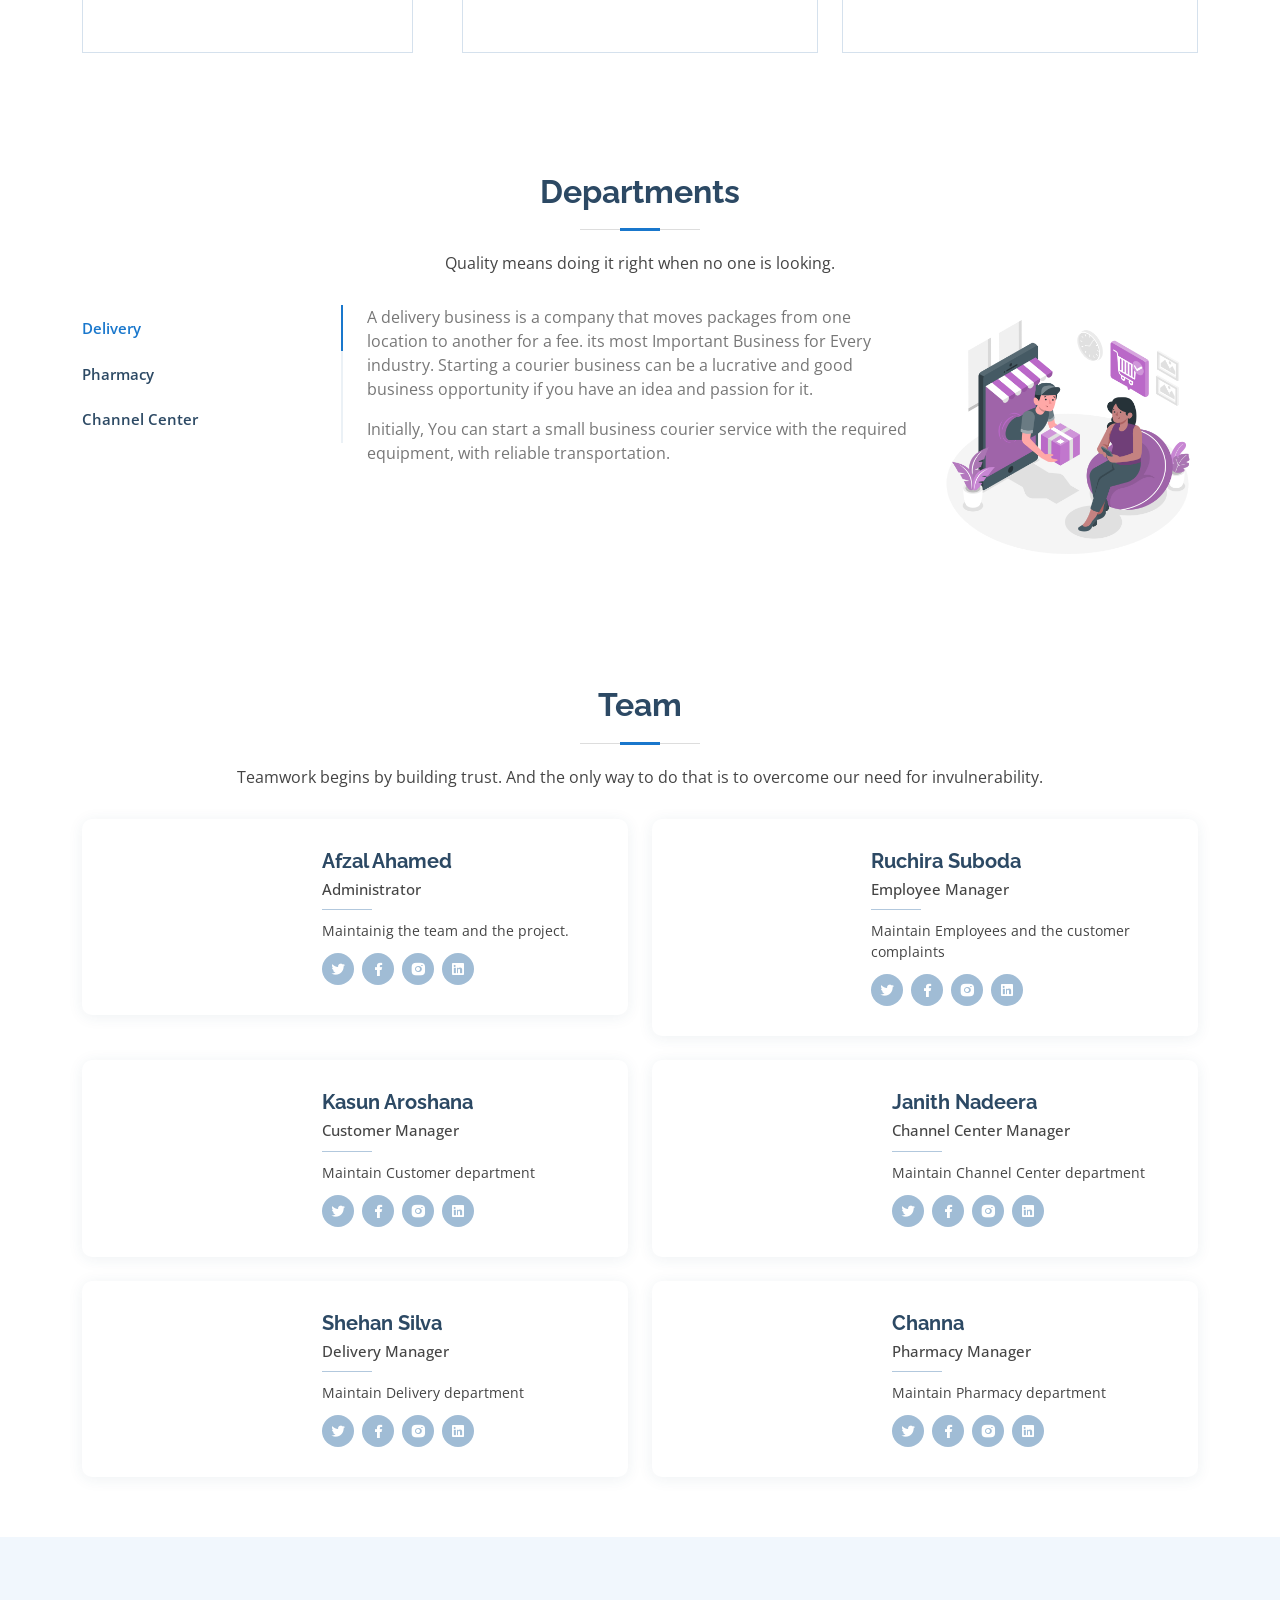
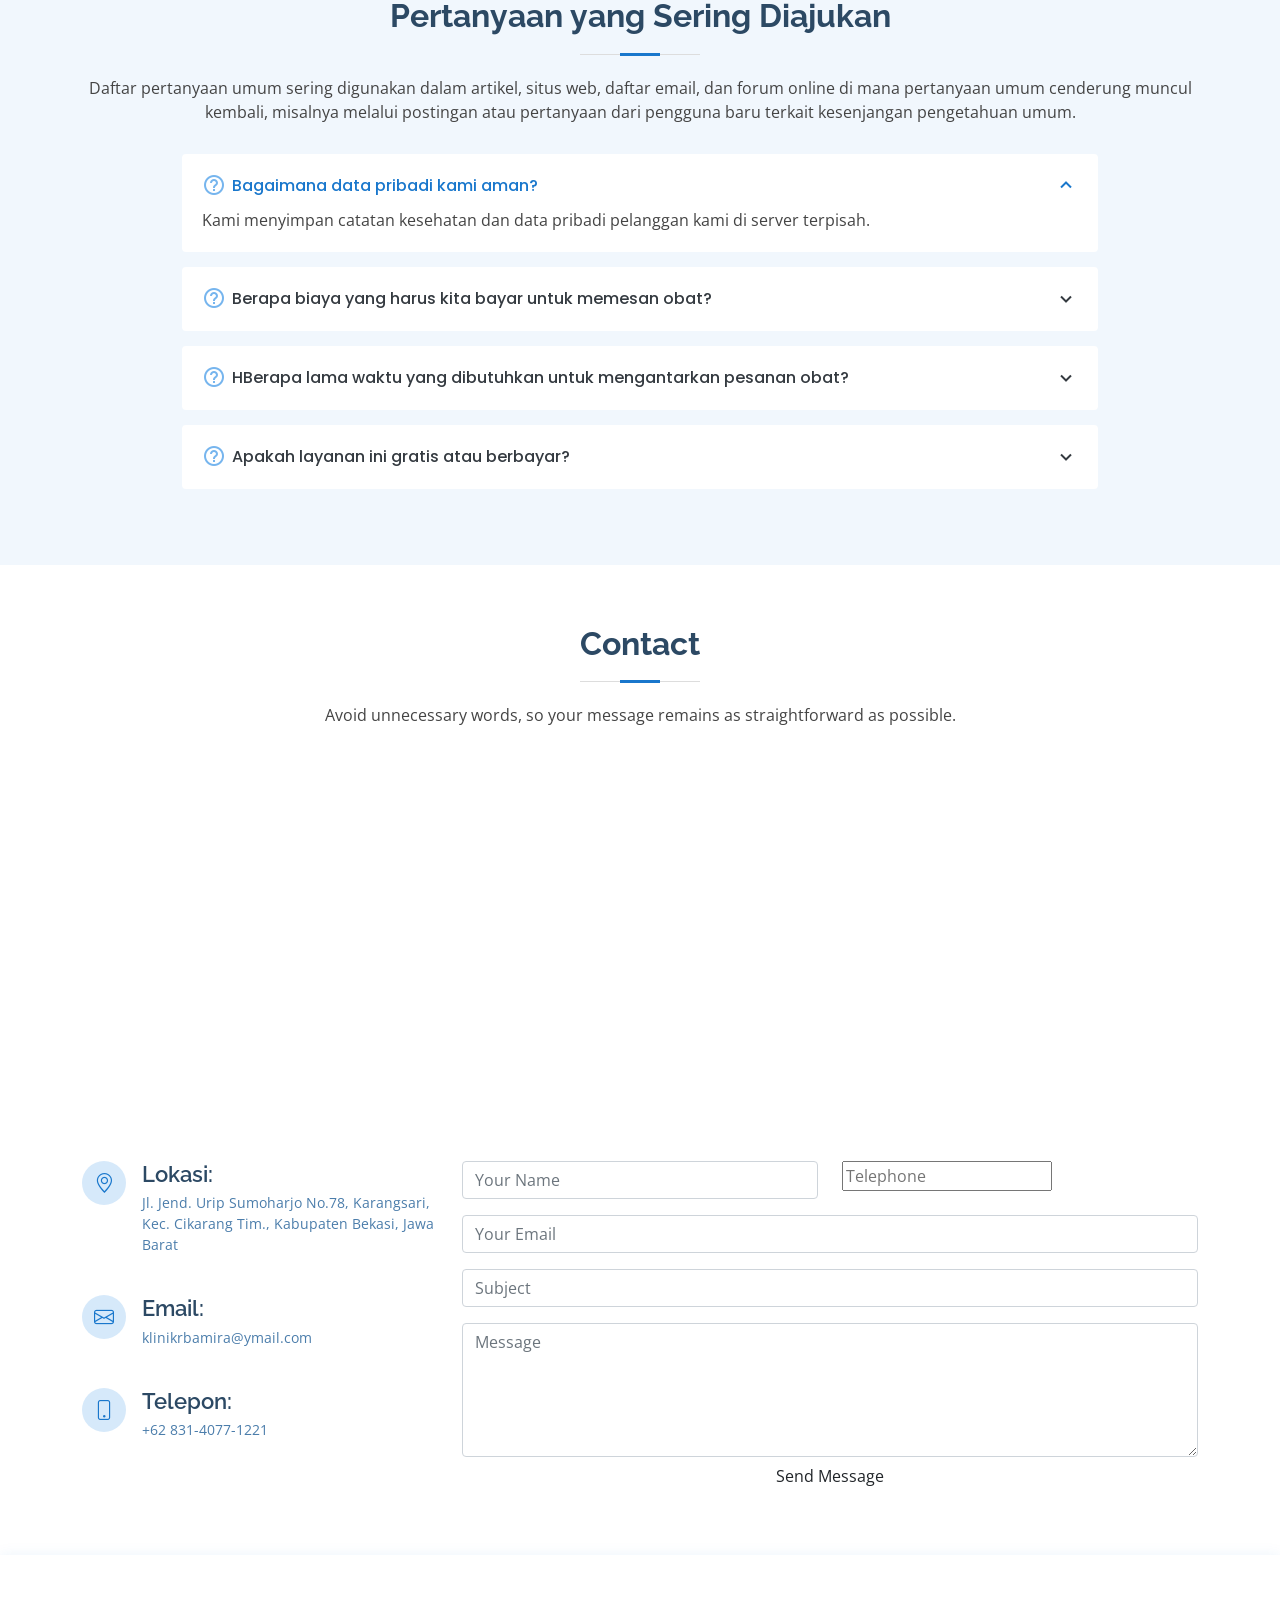
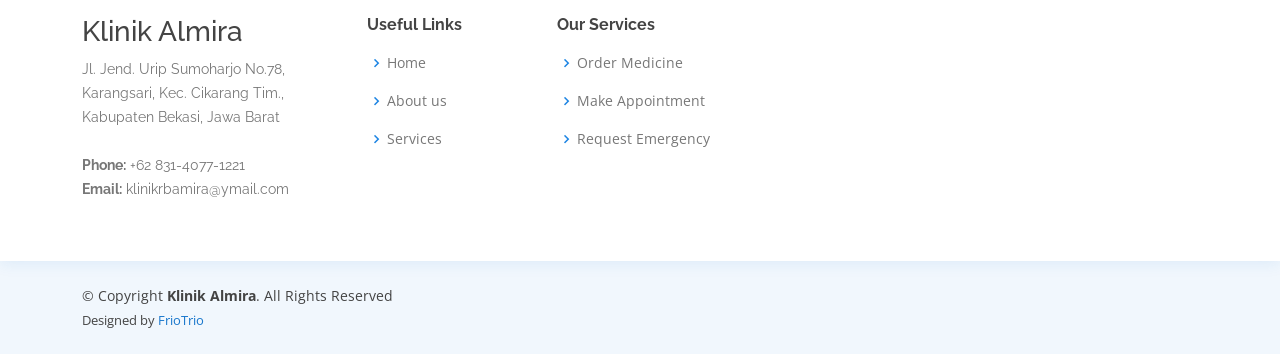
==== commit 7d0656e2: "upadate2" ====
--- a/index.html
+++ b/index.html
@@ -176,46 +176,6 @@
 
       </div>
     </section>
-
-
-    <section id="dokter" class="dokter">
-      <div class="container">
-
-        <div class="section-title">
-          <h2>Dokter Spesialist</h2>
-          <p>To give real service you must add something which cannot be bought or measured with money, and that is sincerity and integrity.</p>
-        </div>
-
-        <div class="row">
-          <div class="col-lg-4 col-md-6 d-flex align-items-stretch mt-4 mt-md-0">
-            <div class="icon-box">
-              <div class="icon"><i class="fas fa-heartbeat"></i></div>
-              <h4><a href="medical_specialty.php">Dokter Paru</a></h4>
-              <p>Very Fast and Reliable Emergency Services.</p>
-            </div>
-          </div>
-
-          <div class="col-lg-4 col-md-6 d-flex align-items-stretch mt-4 mt-md-0">
-            <div class="icon-box">
-              <div class="icon"><i class="fas fa-pills"></i></div>
-              <h4><a href="ordermedicine.php">Order Medicine</a></h4>
-              <p>Very Cheep and and fast delivery medicine dor to door order services.</p>
-            </div>
-          </div>
-
-          <div class="col-lg-4 col-md-6 d-flex align-items-stretch mt-4 mt-lg-0">
-            <div class="icon-box">
-              <div class="icon"><i class="fas fa-hospital-user"></i></div>
-              <h4><a href="channeldoctor.php">Make Appointment</a></h4>
-              <p>Make an appointment from your home at your favourit channel center</p>
-            </div>
-          </div>
-        </div>
-
-      </div>
-    </section>
-
-
       
     <section id="counts" class="counts">
       <div class="container">
@@ -273,6 +233,43 @@
             <div class="icon-box">
               <div class="icon"><i class="fas fa-heartbeat"></i></div>
               <h4><a href="emergencyservice.php">Emergency Services</a></h4>
+              <p>Very Fast and Reliable Emergency Services.</p>
+            </div>
+          </div>
+
+          <div class="col-lg-4 col-md-6 d-flex align-items-stretch mt-4 mt-md-0">
+            <div class="icon-box">
+              <div class="icon"><i class="fas fa-pills"></i></div>
+              <h4><a href="ordermedicine.php">Order Medicine</a></h4>
+              <p>Very Cheep and and fast delivery medicine dor to door order services.</p>
+            </div>
+          </div>
+
+          <div class="col-lg-4 col-md-6 d-flex align-items-stretch mt-4 mt-lg-0">
+            <div class="icon-box">
+              <div class="icon"><i class="fas fa-hospital-user"></i></div>
+              <h4><a href="channeldoctor.php">Make Appointment</a></h4>
+              <p>Make an appointment from your home at your favourit channel center</p>
+            </div>
+          </div>
+        </div>
+
+      </div>
+    </section>
+
+    <section id="sevicess" class="servicess">
+      <div class="container">
+
+        <div class="section-title">
+          <h2>Dokter Spesialist</h2>
+          <p>To give real service you must add something which cannot be bought or measured with money, and that is sincerity and integrity.</p>
+        </div>
+
+        <div class="row">
+          <div class="col-lg-4 col-md-6 d-flex align-items-stretch mt-4 mt-md-0">
+            <div class="icon-box">
+              <div class="icon"><i class="fas fa-heartbeat"></i></div>
+              <h4><a href="medical_specialty.php">Dokter Paru</a></h4>
               <p>Very Fast and Reliable Emergency Services.</p>
             </div>
           </div>
--- a/assets/css/style.css
+++ b/assets/css/style.css
@@ -717,13 +717,13 @@
   border-radius: 0;
 }
 
-.dokter .icon-box {
+.servicess .icon-box {
   text-align: center;
   border: 1px solid #d5e1ed;
   padding: 80px 20px;
   transition: all ease-in-out 0.3s;
 }
-.dokter .icon-box .icon {
+.servicess .icon-box .icon {
   margin: 0 auto;
   width: 64px;
   height: 64px;
@@ -736,11 +736,11 @@
   margin-bottom: 20px;
   transform-style: preserve-3d;
 }
-.dokter .icon-box .icon i {
+.servicess .icon-box .icon i {
   color: #fff;
   font-size: 28px;
 }
-.dokter .icon-box .icon::before {
+.servicess .icon-box .icon::before {
   position: absolute;
   content: "";
   left: -8px;
@@ -752,33 +752,33 @@
   transition: all 0.3s ease-out 0s;
   transform: translateZ(-1px);
 }
-.dokter .icon-box h4 {
+.servicess .icon-box h4 {
   font-weight: 700;
   margin-bottom: 15px;
   font-size: 24px;
 }
-.dokter .icon-box h4 a {
+.servicess .icon-box h4 a {
   color: #2c4964;
 }
-.dokter .icon-box p {
+.servicess .icon-box p {
   line-height: 24px;
   font-size: 14px;
   margin-bottom: 0;
 }
-.dokter .icon-box:hover {
+.servicess .icon-box:hover {
   background: #cc19c3;
   border-color: #cc19c3;
 }
-.dokter .icon-box:hover .icon {
-  background: #fff;
-}
-.dokter .icon-box:hover .icon i {
+.servicess .icon-box:hover .icon {
+  background: #fff;
+}
+.servicess .icon-box:hover .icon i {
   color: #cc19c3;
 }
-.dokter .icon-box:hover .icon::before {
+.servicess .icon-box:hover .icon::before {
   background: #cc19c3;
 }
-.dokter .icon-box:hover h4 a, .dokter .icon-box:hover p {
+.servicess .icon-box:hover h4 a, .servicess .icon-box:hover p {
   color: #fff;
 }
 
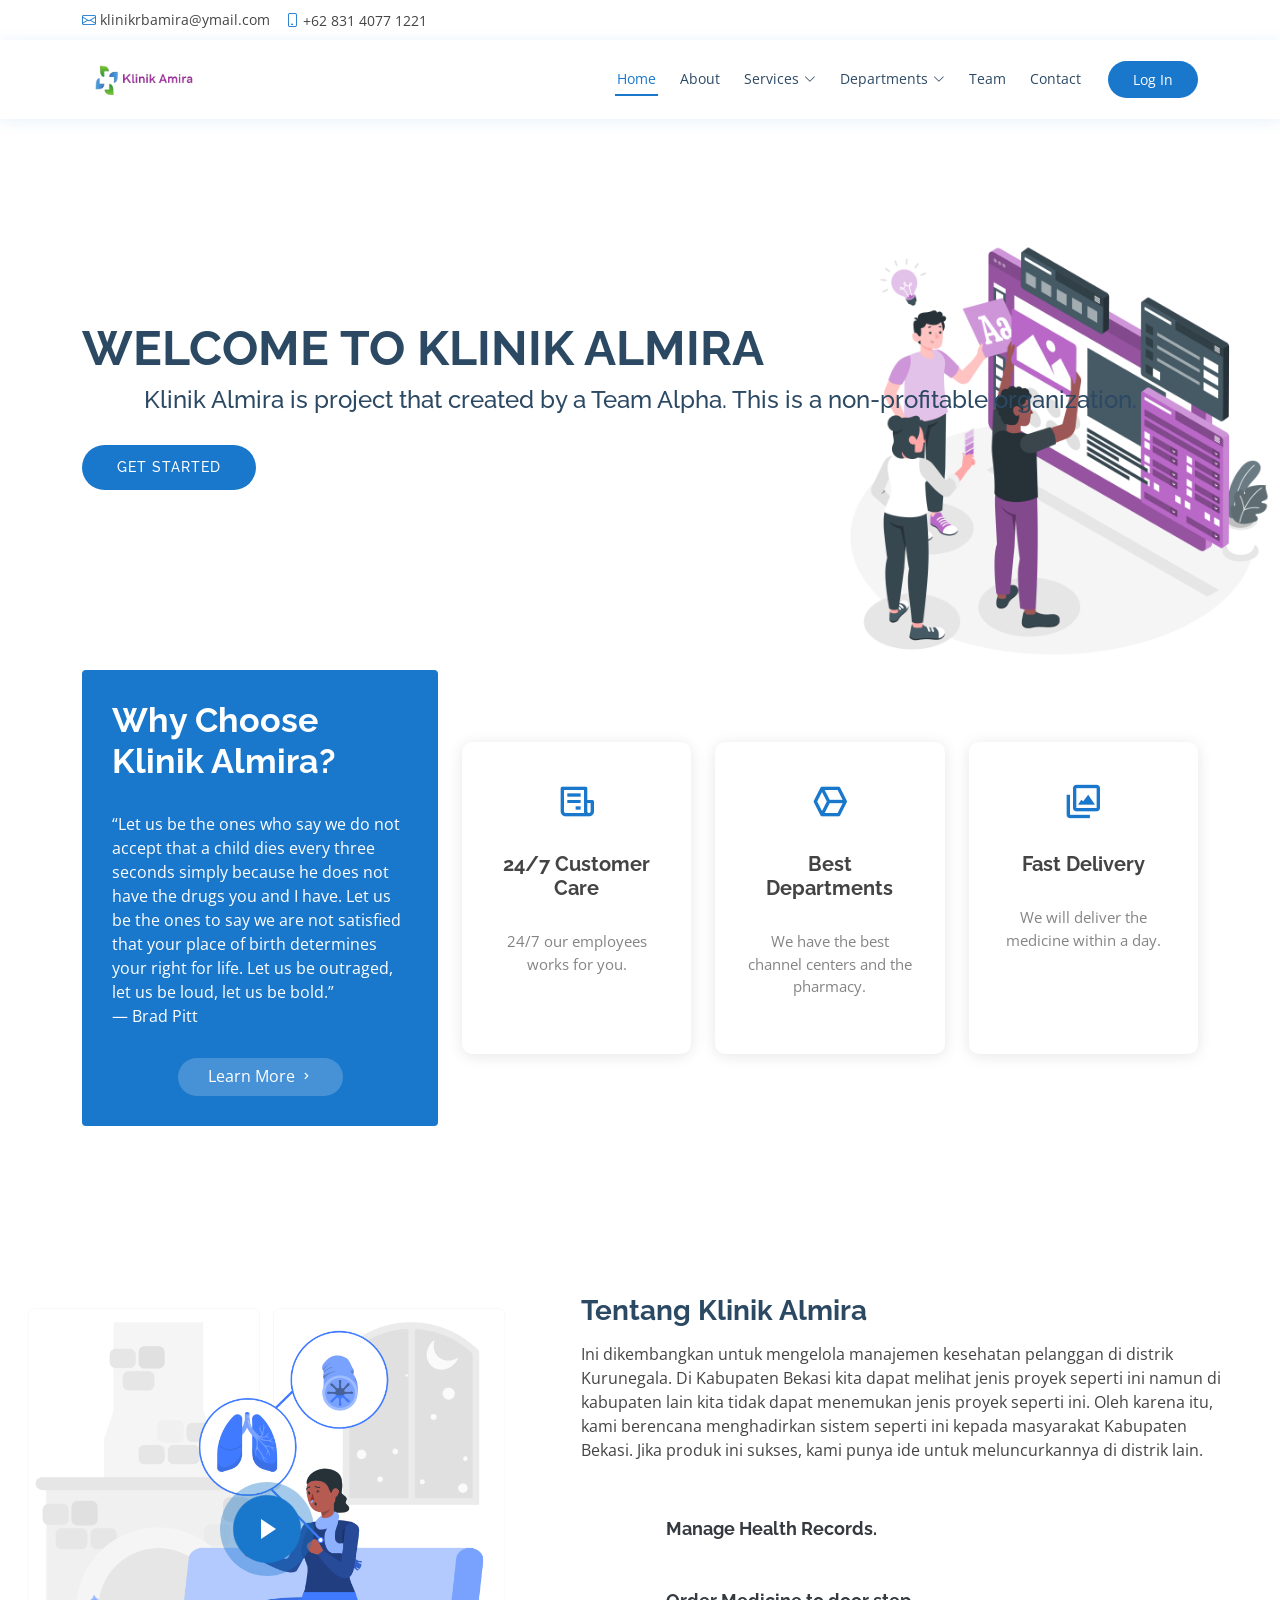
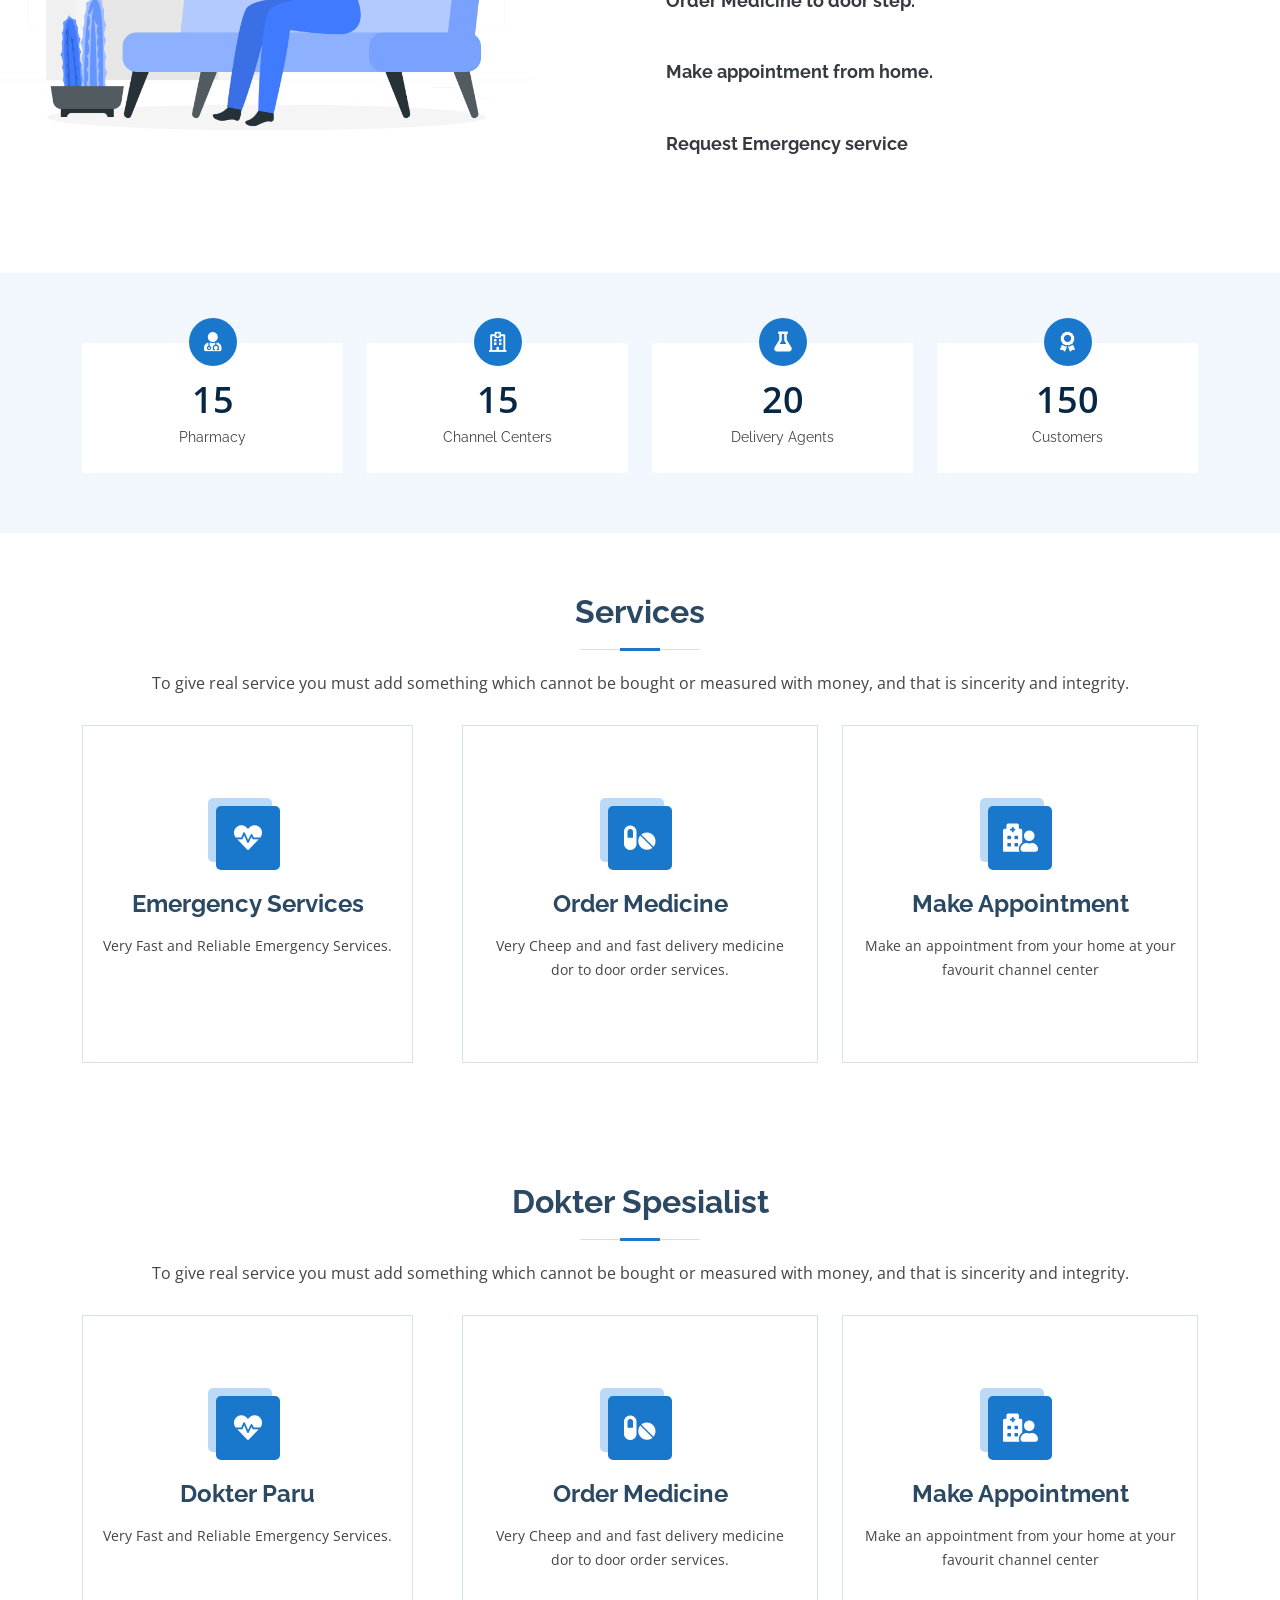
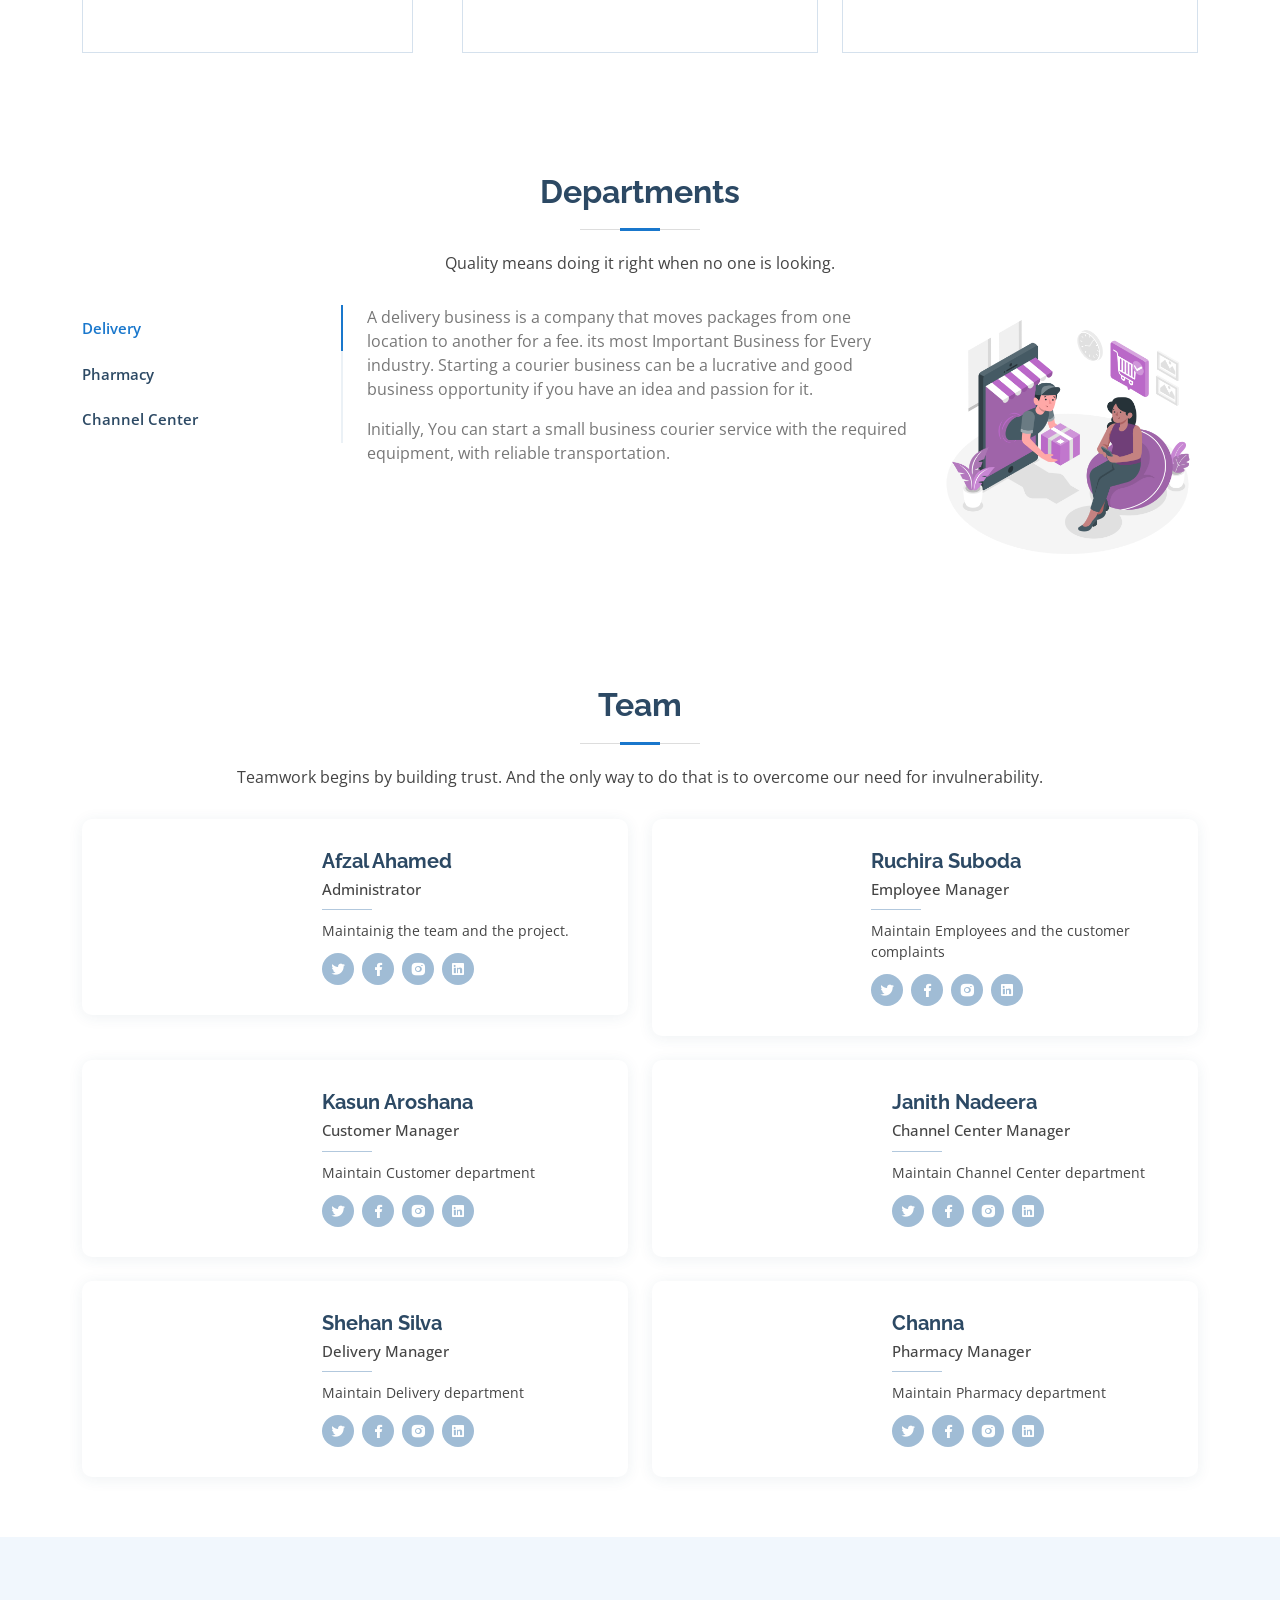
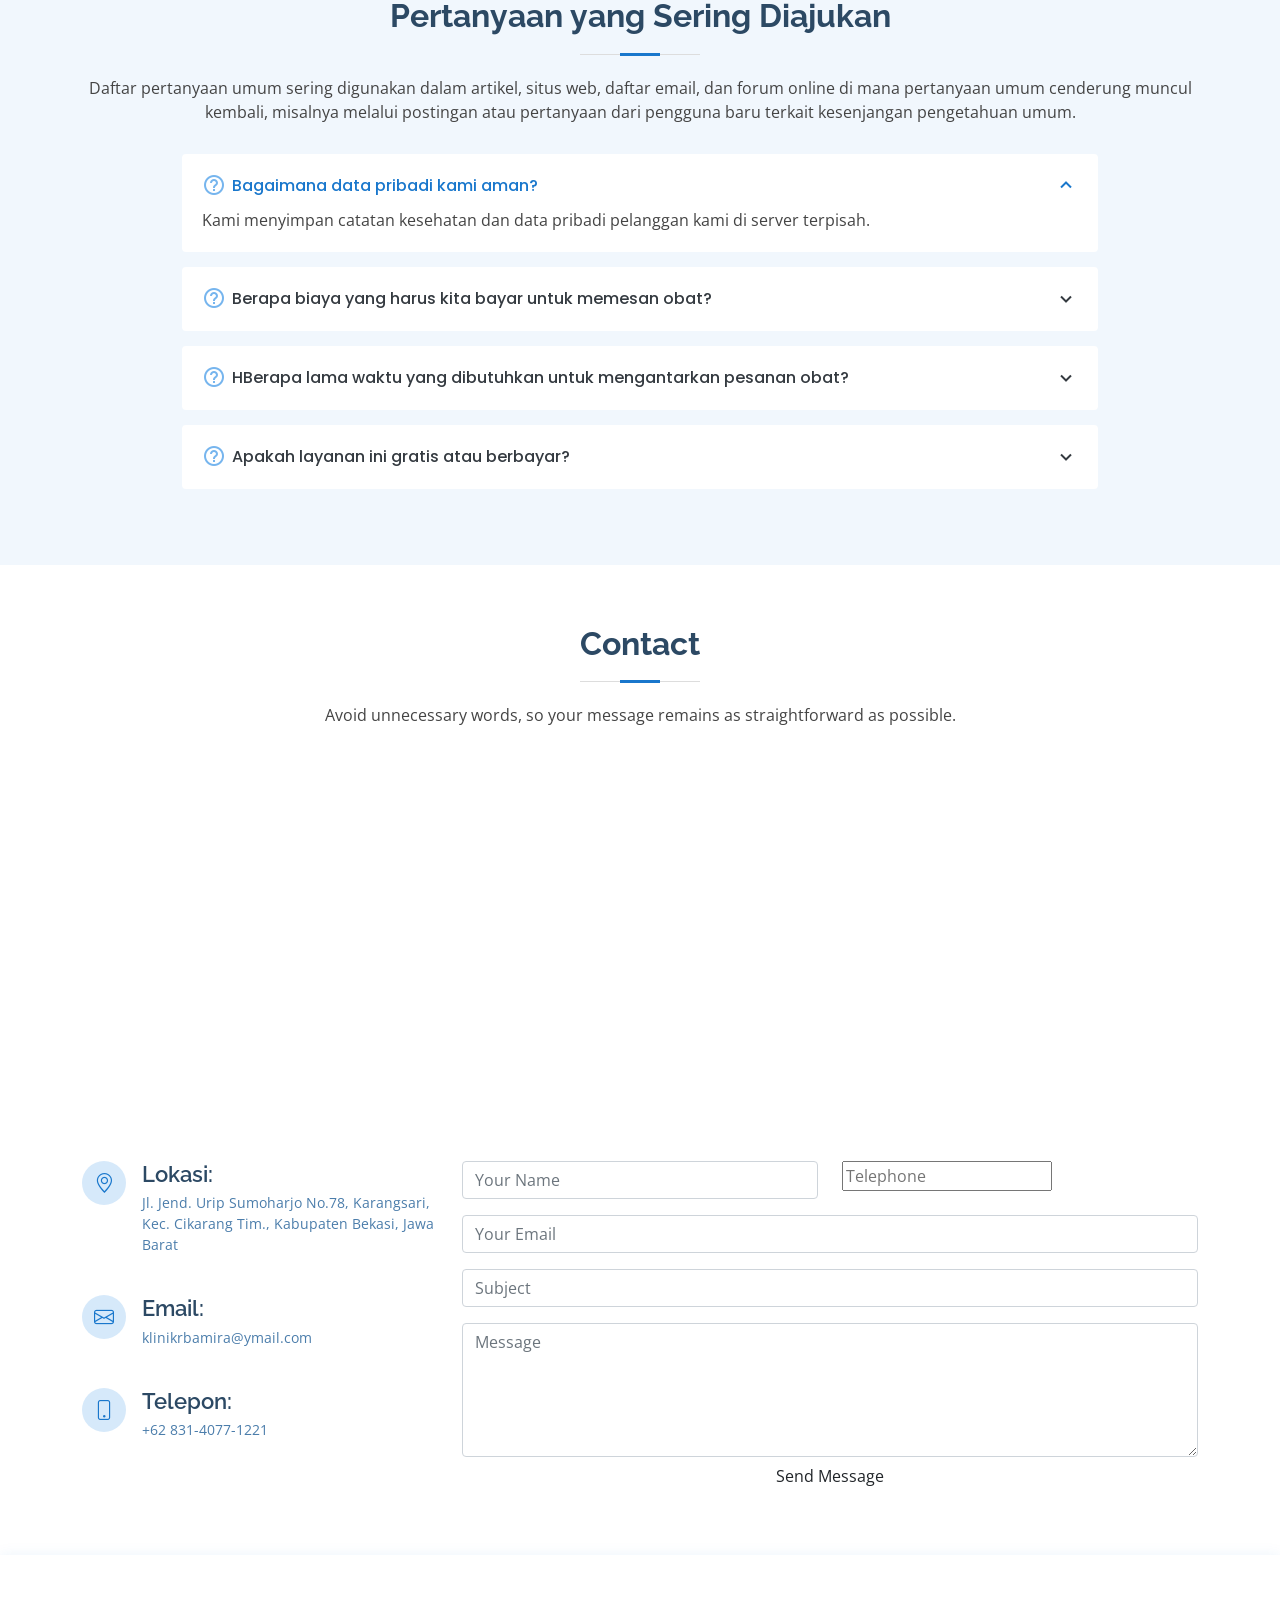
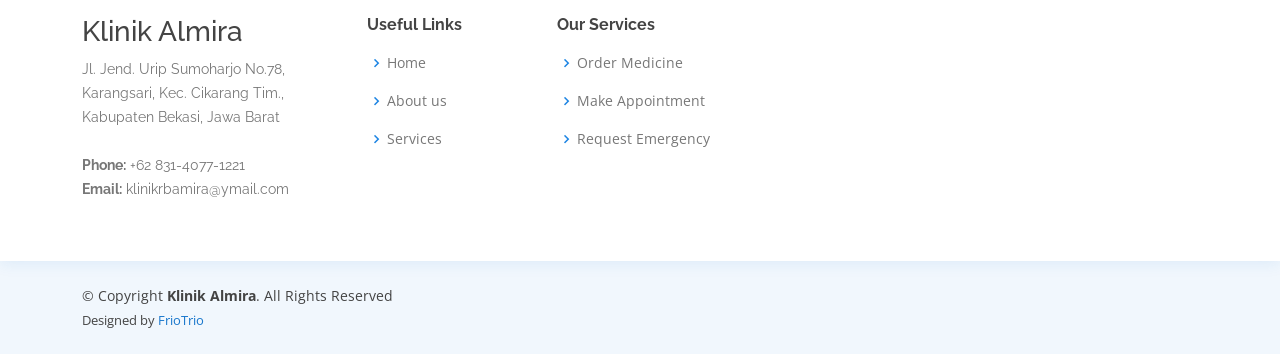
==== commit b7200f72: "update3" ====
--- a/index.html
+++ b/index.html
@@ -58,7 +58,7 @@
           <li class="dropdown"><a href="#services"><span>Services</span> <i class="bi bi-chevron-down"></i></a>
             <ul>
               <li><a href="ordermedicine.php">Order Medicine</a></li>
-              <li><a href="channeldoctor.php">Doctor Appointment</a></li>
+              <li><a href="channeldoctor.php">Jadwal Dokter</a></li>
               <li><a href="emergencyservice.php">Emergency Service</a></li>
               <li><a href="medical_specialty.php">Dokter Spesialist</a></li>
             </ul>
--- a/assets/css/style.css
+++ b/assets/css/style.css
@@ -157,6 +157,39 @@
 #header .logo img {
   max-height: 40px;
 }
+.schedule {
+  width: 80%;
+  margin: 50px auto;
+  background-color: #fff;
+  padding: 20px;
+  border-radius: 8px;
+  box-shadow: 0 0 10px rgba(0, 0, 0, 0.1);
+}
+
+h2 {
+  text-align: center;
+  color: #333;
+}
+
+table {
+  width: 100%;
+  border-collapse: collapse;
+  margin-top: 20px;
+}
+
+th, td {
+  padding: 12px;
+  text-align: left;
+  border-bottom: 1px solid #ddd;
+}
+
+th {
+  background-color: #f2f2f2;
+}
+
+tr:hover {
+  background-color: #f5f5f5;
+}
 
 .appointment-btn {
   margin-left: 25px;
@@ -385,6 +418,7 @@
   text-transform: uppercase;
   color: #2c4964;
 }
+
 #hero h2 {
   color: #2c4964;
   margin: 10px 0 0 0;
